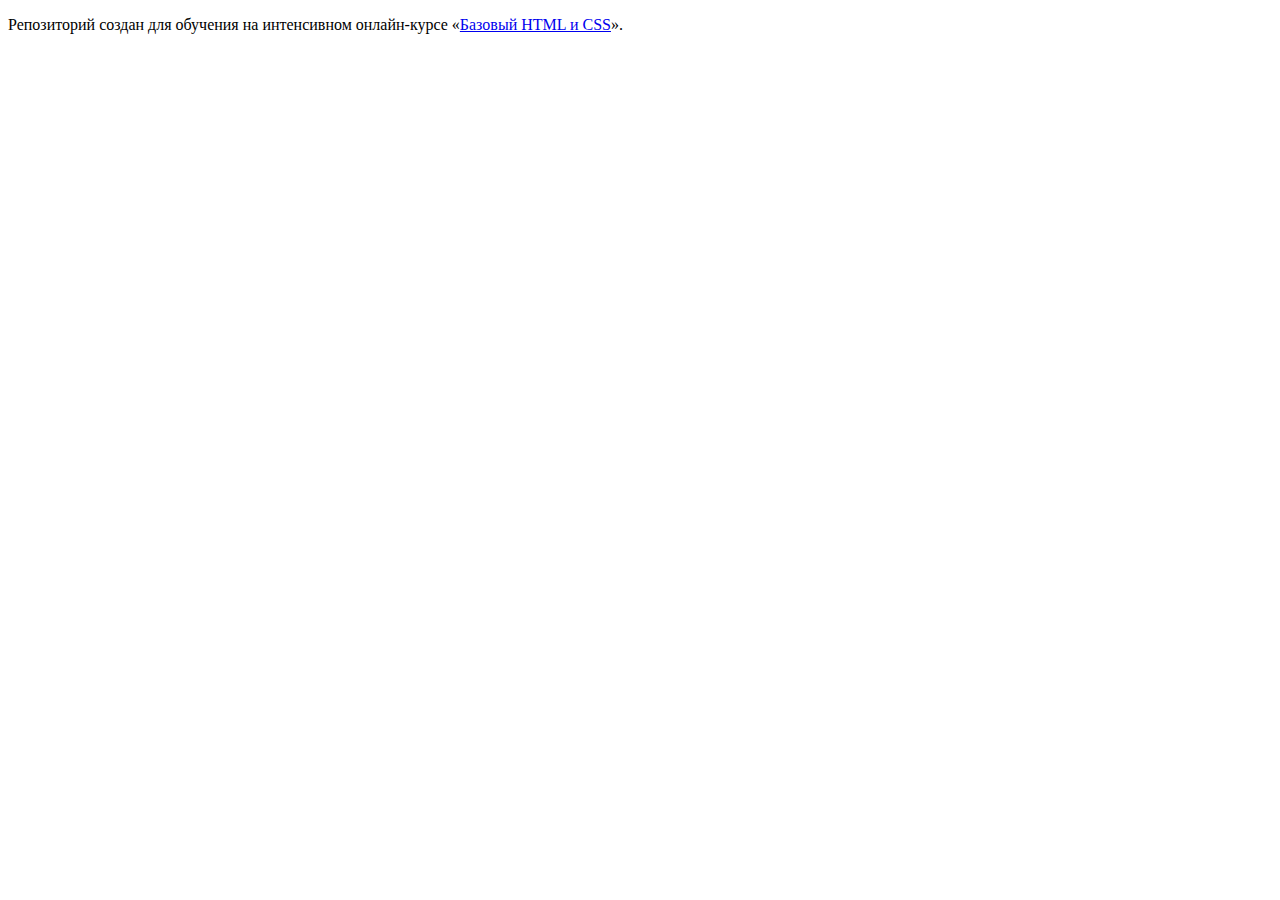
==== index.html @ d5092caa ":hatching_chick:" ====
<!DOCTYPE html>
<html lang="ru">
  <head>
    <meta charset="utf-8">
    <title>HTML Academy: Глейси</title>
  </head>
  <body>

    <p>Репозиторий создан для обучения на интенсивном онлайн‑курсе «<a href="https://htmlacademy.ru/intensive/htmlcss">Базовый HTML и CSS</a>».</p>

  </body>
</html>
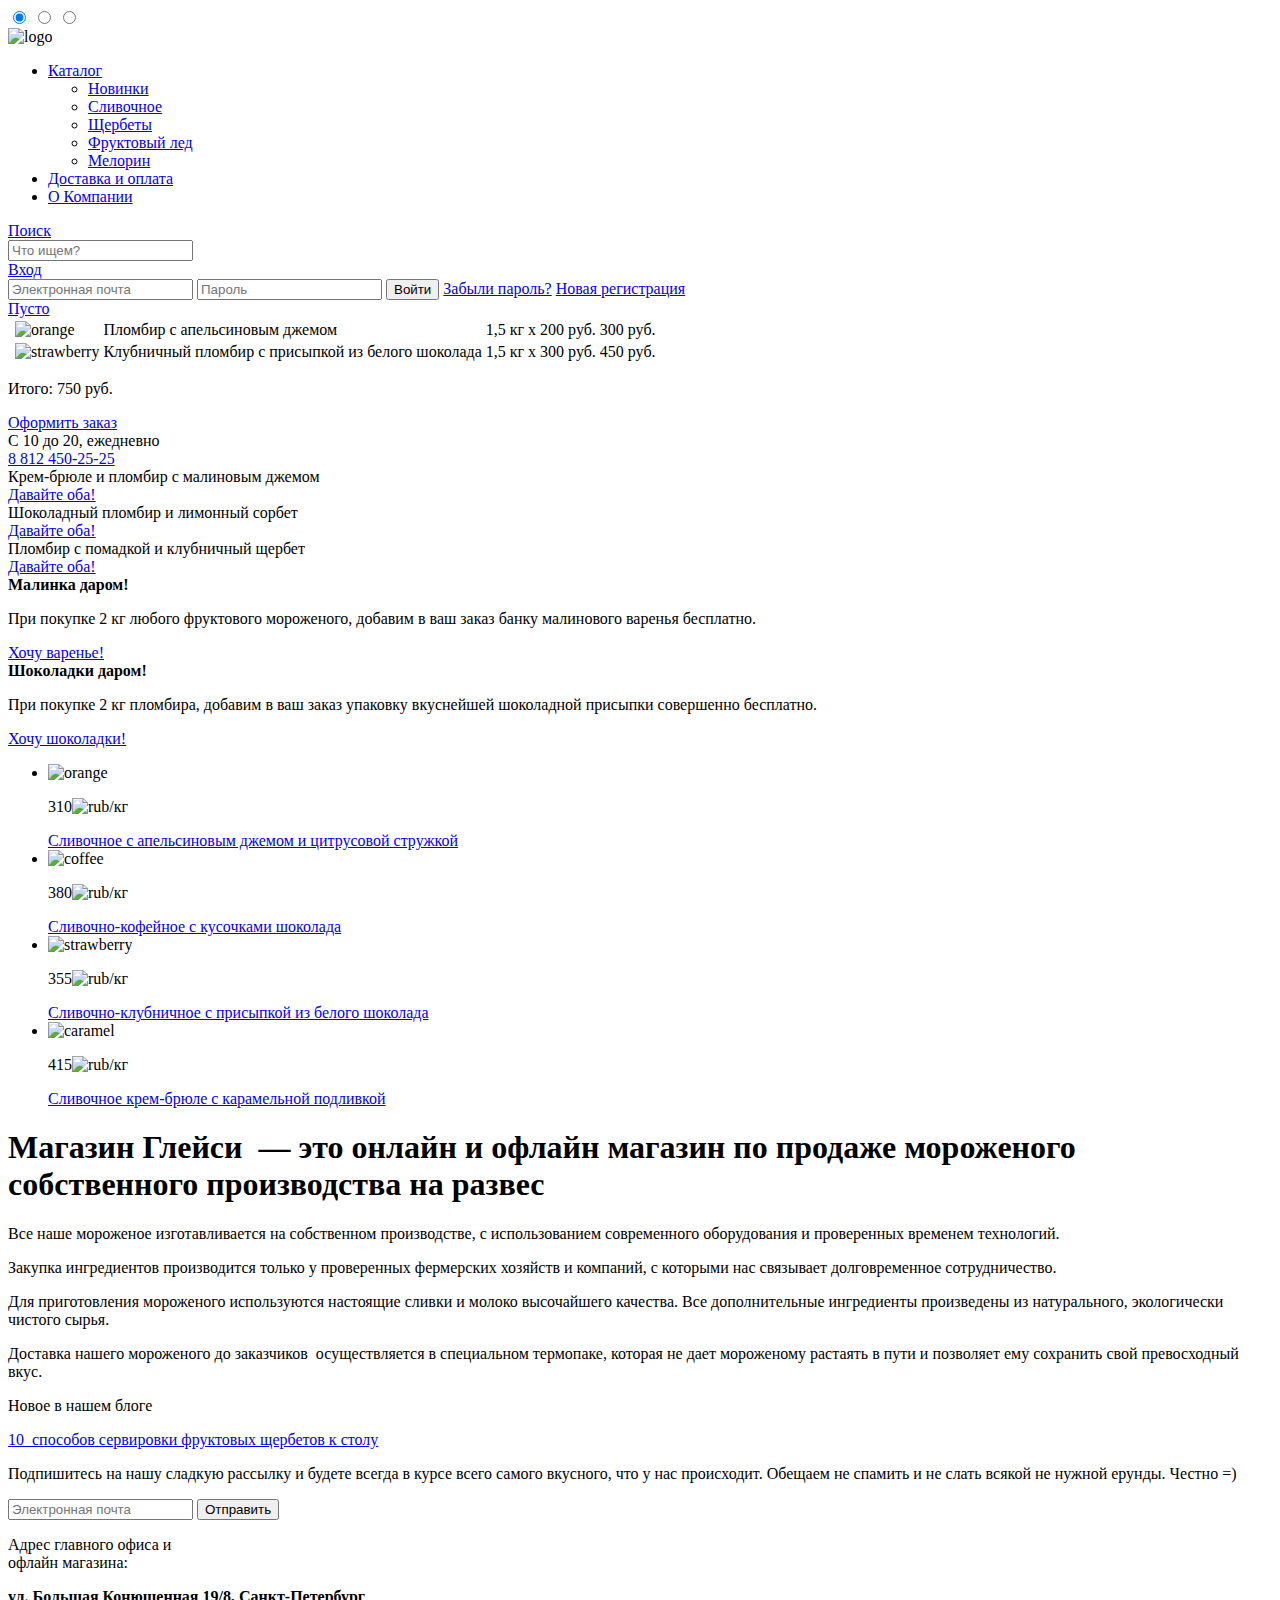
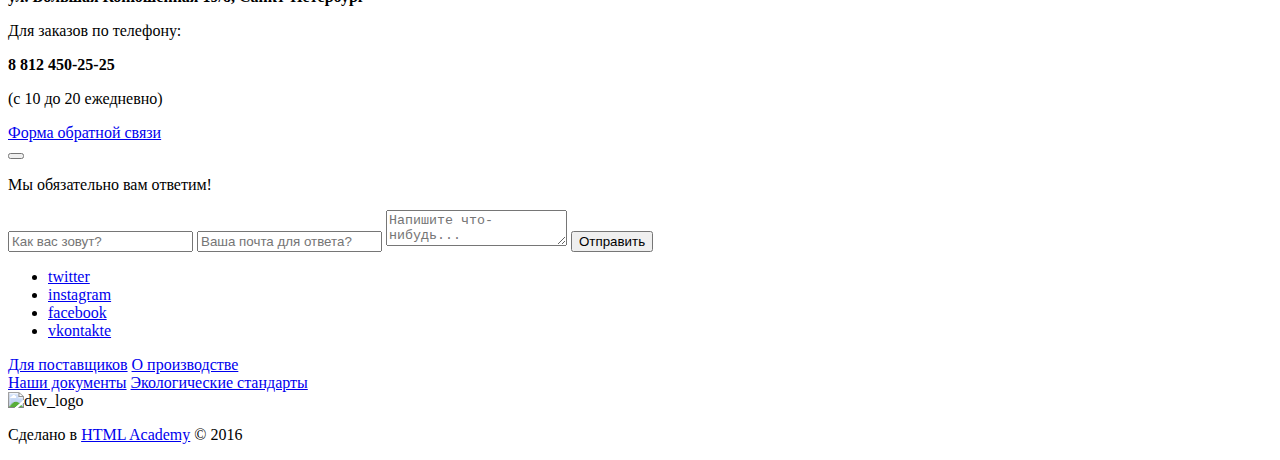
==== commit a995e89f: "Добавлена разметка главной и каталога" ====
--- a/index.html
+++ b/index.html
@@ -1,12 +1,301 @@
 <!DOCTYPE html>
 <html lang="ru">
   <head>
-    <meta charset="utf-8">
-    <title>HTML Academy: Глейси</title>
+  	<title>Gllacy - Главная</title>
+	<meta charset="utf-8">
   </head>
   <body>
-
-    <p>Репозиторий создан для обучения на интенсивном онлайн‑курсе «<a href="https://htmlacademy.ru/intensive/htmlcss">Базовый HTML и CSS</a>».</p>
-
+    <input type="radio" id="btn-1" name="toggle" checked>
+    <input type="radio" id="btn-2" name="toggle">
+    <input type="radio" id="btn-3" name="toggle">
+
+    <div class="site-wrapper">
+	    <header>
+	      <div class="header-layout-column-left">
+	        <div class="header-logo">
+	          <img src="http://placehold.it/150x100" alt="logo">
+	        </div>
+
+			    <ul class="header-menu">
+			      <li><a href="#shop">Каталог</a>
+			        <div class="header-sub-menu-wrapper">
+				        <ul class="header-sub-menu">
+				          <li><a class="header-sub-menu-new" href="#">Новинки</a></li>
+				          <li><a href="catalog.html">Сливочное</a></li>
+				          <li><a href="#">Щербеты</a></li>
+				          <li><a href="#">Фруктовый лед</a></li>
+				          <li><a href="#">Мелорин</a></li>
+				        </ul>
+			        </div>
+			      </li>
+
+			      <li><a href="#price">Доставка и оплата</a></li>
+			      <li><a href="#info">О Компании</a></li>
+			    </ul>
+	      </div>
+
+	      <div class="header-layout-column-right">
+	        <div class="header-search">
+	          <a class="header-search-link" href="#search">Поиск</a>
+
+	          <div class="search-field-wrapper">
+		          <div class="search-field">
+		            <form action="https://echo.htmlacademy.ru" method="get">
+		              <input type="text" name="search" placeholder="Что ищем?" required>
+		            </form>
+		          </div>
+		        </div>
+	        </div>
+
+	        <div class="header-login">
+	          <a class="header-login-link" href="#login">Вход</a>
+
+	          <div class="login-field-wrapper">
+		          <div class="login-field">
+		            <form action="https://echo.htmlacademy.ru" method="post">
+		              <input type="email" name="email" placeholder="Электронная почта" required>
+
+		              <input type="password" name="pass" placeholder="Пароль" required>
+
+		              <input type="submit" value="Войти" name="submit_button">
+
+		              <a href="#">Забыли пароль?</a>
+
+		              <a href="#">Новая регистрация</a>
+		            </form>
+		          </div>
+	          </div>
+	        </div>
+
+	        <div class="header-cart">
+	          <a class="header-cart-link" href="#cart">Пусто</a>
+
+	          <div class="cart-field-wrapper">
+		          <div class="cart-field">
+			          <table class="cart-table">
+			            <tr>
+			          	  <td><a class="item-delete" title="Удалить"></a></td>
+			          	  <td><img src="http://placehold.it/150x100" alt="orange"></td>
+			          	  <td>Пломбир с апельсиновым джемом</td>
+			          	  <td>1,5 кг<span> x 200 руб.</span></td>
+			          	  <td>300 руб.</td>
+			          	</tr>
+
+			          	<tr>
+			          	  <td><a class="item-delete" title="Удалить"></a></td>
+			          	  <td><img src="http://placehold.it/150x100" alt="strawberry"></td>
+			          	  <td>Клубничный пломбир с присыпкой из белого шоколада</td>
+			          	  <td>1,5 кг<span> x 300 руб.</span></td>
+			          	  <td>450 руб.</td>
+			          	</tr>
+			          </table>
+
+		            <div class="cart-field-price-wrapper">
+		              <p class="cart-field-price">Итого: 750 руб.</p>
+		            </div>
+
+		            <a class="cart-field-button button" href="#make_order">Оформить заказ</a>
+		          </div>
+	          </div>
+	        </div>
+	      </div>
+	    </header>
+
+	    <main>
+	      <div class="info">
+	        <div class="schedule">С 10 до 20, ежедневно</div>
+
+	        <a class="tel" href="tel:+78124502525">8 812 450-25-25</a>
+	      </div>
+
+	      <div class="slider">
+	        <div class="slider-controls">
+	          <label for="btn-1"></label>
+	          <label for="btn-2"></label>
+	          <label for="btn-3"></label>
+	        </div>
+
+	        <div class="slide" id="slide-1">
+	          <div class="slider-title">Крем-брюле и пломбир с малиновым джемом</div>
+	          <a class="slider-button button" href="#1">Давайте оба!</a>
+	        </div>
+
+	        <div class="slide" id="slide-2">
+	          <div class="slider-title">Шоколадный пломбир и лимонный сорбет</div>
+	          <a class="slider-button button" href="#1">Давайте оба!</a>
+	        </div>
+
+	        <div class="slide" id="slide-3">
+	          <div class="slider-title">Пломбир с помадкой и клубничный щербет</div>
+	          <a class="slider-button button" href="#1">Давайте оба!</a>
+	        </div>
+	      </div>
+
+	      <div class="banner-wrapper">
+	        <div class="banner-left">
+	          <b>Малинка даром!</b>
+
+	          <p>При покупке 2 кг любого фруктового мороженого, добавим в ваш заказ банку малинового варенья бесплатно.</p>
+
+	          <a class="banner-button button" href="#1">Хочу варенье!</a>
+	        </div>
+
+	        <div class="banner-right">
+	          <b>Шоколадки даром!</b>
+
+	          <p>При покупке 2 кг пломбира, добавим в ваш заказ упаковку вкуснейшей шоколадной присыпки совершенно бесплатно.</p>
+
+	          <a class="banner-button button" href="#1">Хочу шоколадки!</a>
+	        </div>
+	      </div>
+
+	      <ul class="products">
+	        <li>
+	          <div class="products-image products-hit">
+	            <img src="http://placehold.it/150x100" alt="orange">
+
+	            <p class="products-price">
+	              <span>310<img src="http://placehold.it/150x100" alt="rub"></span>/кг
+	            </p>
+	          </div>
+
+	          <a class="products-title" href="#1">Сливочное с апельсиновым джемом и цитрусовой стружкой</a>
+	        </li>
+
+	        <li>
+	          <div class="products-image products-hit">
+	            <img src="http://placehold.it/150x100" alt="coffee">
+
+	            <p class="products-price"><span>380<img src="http://placehold.it/150x100" alt="rub"></span>/кг</p>
+	          </div>
+
+	          <a class="products-title" href="#1">Сливочно-кофейное с кусочками шоколада</a>
+	        </li>
+
+	        <li>
+	          <div class="products-image products-hit">
+	            <img src="http://placehold.it/150x100" alt="strawberry">
+
+	            <p class="products-price"><span>355<img src="http://placehold.it/150x100" alt="rub"></span>/кг</p>
+	          </div>
+
+	          <a class="products-title" href="#1">Сливочно-клубничное с присыпкой из белого шоколада</a>
+	        </li>
+
+	        <li>
+	          <div class="products-image products-hit">
+	            <img src="http://placehold.it/150x100" alt="caramel">
+
+	            <p class="products-price"><span>415<img src="http://placehold.it/150x100" alt="rub"></span>/кг</p>
+	          </div>
+
+	          <a class="products-title" href="#1">Сливочное крем-брюле с карамельной подливкой</a>
+	        </li>
+	      </ul>
+
+	      <div class="seo">
+	        <h1>Магазин Глейси &#160;— это онлайн и офлайн магазин по продаже мороженого собственного производства на развес</h1>
+
+	        <div class="seo-top">
+	          <p class="seo-paragraph">Все наше мороженое изготавливается на собственном производстве, с использованием современного оборудования и проверенных временем технологий.</p>
+
+	          <p class="seo-paragraph">Закупка ингредиентов  производится только у проверенных фермерских хозяйств и компаний, с которыми нас связывает долговременное сотрудничество.</p>	          
+	        </div>
+
+	        <div class="seo-bottom">
+	          <p class="seo-paragraph">Для приготовления мороженого используются настоящие сливки и молоко высочайшего качества. Все дополнительные ингредиенты произведены из натурального, экологически чистого сырья.</p>
+
+	          <p class="seo-paragraph">Доставка нашего мороженого до заказчиков&#160; осуществляется в&#160;специальном термопаке, которая не дает мороженому растаять в пути и позволяет ему сохранить свой превосходный вкус.</p>
+	        </div>
+	      </div>
+
+	      <div class="subscribe-and-news-wrapper">
+	        <div class="blog-news">
+	          <p>Новое в нашем блоге</p>
+
+	          <a href="#blog_news">10&#160; способов сервировки фруктовых щербетов к&#160;столу</a>
+	        </div>
+
+	        <div class="subscribe-wrapper">
+	          <div class="subscribe">
+	            <p>Подпишитесь на нашу сладкую рассылку и&#160;будете всегда в курсе всего самого вкусного, что у нас происходит. Обещаем не спамить и не слать всякой не нужной ерунды. Честно =)</p>
+
+	            <div class="subscribe-form">
+	              <form action="https://echo.htmlacademy.ru" method="post">
+	                <input type="email" id="email" placeholder="Электронная почта"  required>
+	                <input type="submit" value="Отправить" name="subscribe">
+	              </form>
+	            </div>
+	          </div>
+	        </div>
+	      </div>
+
+	    </main>
+
+	    <div class="contacts">
+	      <div class="contacts-map" id="ya-map"></div>
+
+	      <div class="contacts-info">
+	        <p>Адрес главного офиса и<br> офлайн магазина:</p>
+
+	        <p><b>ул. Большая Конюшенная 19/8, Санкт-Петербург</b></p>
+
+	        <p>Для заказов по телефону:</p>
+
+              <p><b>8 812 450-25-25</b></p>
+
+	        <p>(с 10 до 20 ежедневно)</p>
+
+	        <a class="contacts-info-button button" href="feedback_form.html">Форма обратной связи</a>
+
+	        <div class="feedback-form-overlay"></div>
+
+	        <div class="feedback-form">
+	          <form action="https://echo.htmlacademy.ru" method="post">
+	            <button class="feedback-form-close" type="button" title="Закрыть"></button>
+
+	            <p>Мы обязательно вам ответим!</p>
+
+	            <input type="text" name="username" placeholder="Как вас зовут?" >
+
+	            <input type="email" name="email" placeholder="Ваша почта для ответа?" >
+
+	            <textarea name="comment" placeholder="Напишите что-нибудь..." ></textarea>
+
+	            <input type="submit" value="Отправить" name="send_form">
+	          </form>
+	        </div>
+	      </div>
+	    </div>
+
+	    <footer>
+        <ul class="footer-social">
+          <li><a class="icon icon-twit" href="#twitter">twitter</a></li>
+          <li><a class="icon icon-inst" href="#instagram">instagram</a></li>
+          <li><a class="icon icon-fb" href="#facebook">facebook</a></li>
+          <li><a class="icon icon-vk" href="#vkontakte">vkontakte</a></li>
+        </ul>
+
+	    <div class="footer-sub-menu">
+	      <div class="sub-menu-left">
+	        <a class="sub-menu-marked" href="#1">Для поставщиков</a>
+
+	        <a href="#1">О производстве</a>
+	      </div>
+
+	      <div class="sub-menu-right">
+	        <a href="#1">Наши документы</a>
+
+	        <a href="#1">Экологические стандарты</a>
+	      </div>
+	    </div>
+
+	    <div class="footer-developer">
+	      <img src="http://placehold.it/150x100" alt="dev_logo">
+
+	      <p>Сделано в <a href="https://htmlacademy.ru/">HTML Academy</a> &#169; 2016</p>
+	    </div>
+	  </footer>
+    </div>
   </body>
-</html>
+</html>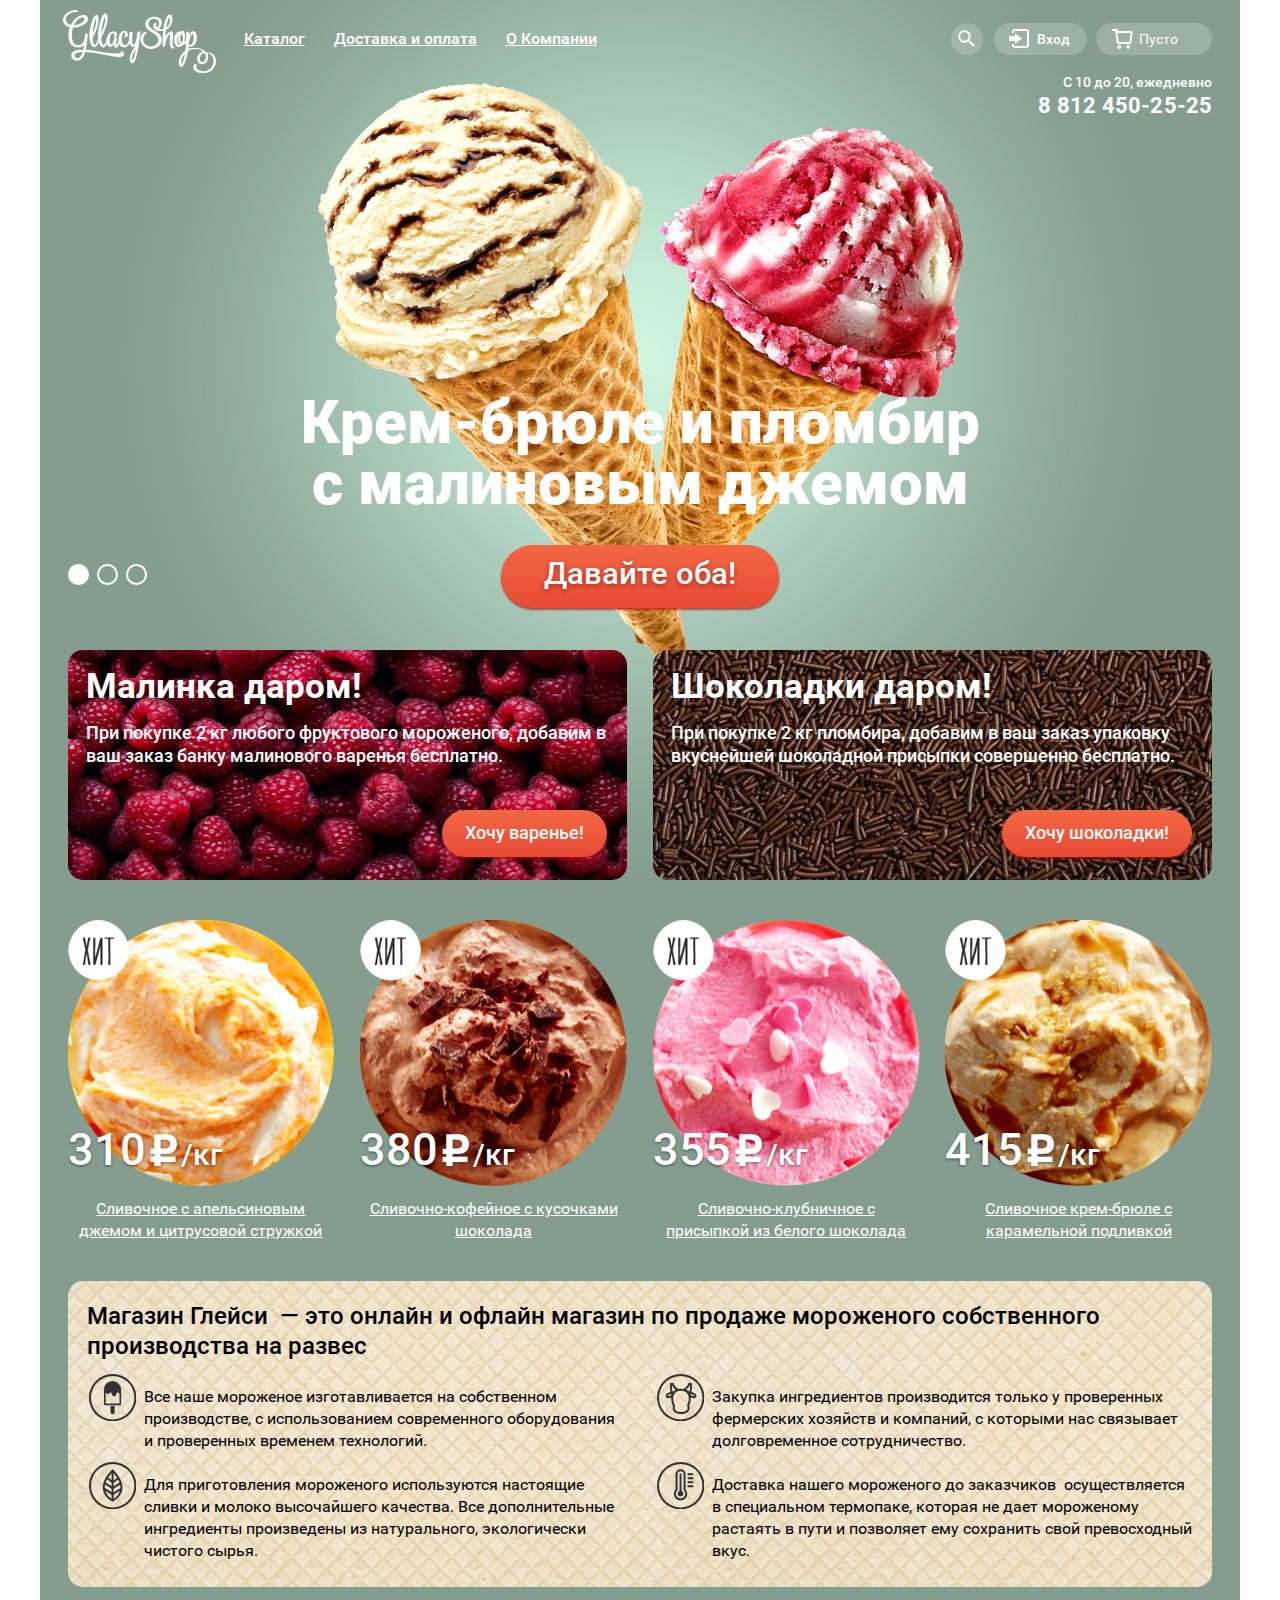
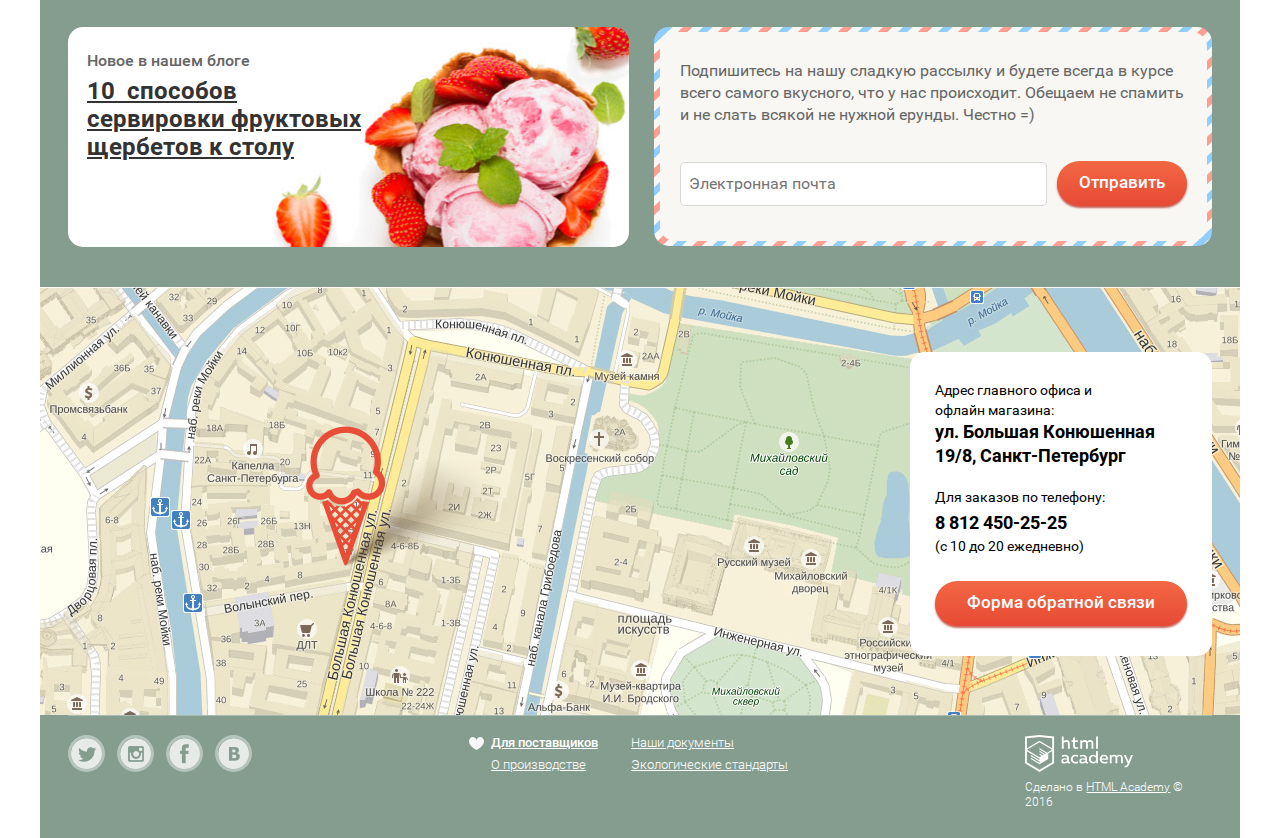
==== commit 00ca93e1: "Окончание верстки личного проекта." ====
--- a/index.html
+++ b/index.html
@@ -1,8 +1,10 @@
 <!DOCTYPE html>
-<html lang="ru">
+<html>
   <head>
-  	<title>Gllacy - Главная</title>
+  	<title>Глейси - главная</title>
 	<meta charset="utf-8">
+	<link rel="stylesheet" href="css/normalize.css">
+	<link rel="stylesheet" href="css/style.css">
   </head>
   <body>
     <input type="radio" id="btn-1" name="toggle" checked>
@@ -13,7 +15,7 @@
 	    <header>
 	      <div class="header-layout-column-left">
 	        <div class="header-logo">
-	          <img src="http://placehold.it/150x100" alt="logo">
+	          <img src="img/header_logo.svg" width="153" height="63" alt="logo">
 	        </div>
 
 			    <ul class="header-menu">
@@ -67,36 +69,8 @@
 	          </div>
 	        </div>
 
-	        <div class="header-cart">
+	        <div class="header-cart1">
 	          <a class="header-cart-link" href="#cart">Пусто</a>
-
-	          <div class="cart-field-wrapper">
-		          <div class="cart-field">
-			          <table class="cart-table">
-			            <tr>
-			          	  <td><a class="item-delete" title="Удалить"></a></td>
-			          	  <td><img src="http://placehold.it/150x100" alt="orange"></td>
-			          	  <td>Пломбир с апельсиновым джемом</td>
-			          	  <td>1,5 кг<span> x 200 руб.</span></td>
-			          	  <td>300 руб.</td>
-			          	</tr>
-
-			          	<tr>
-			          	  <td><a class="item-delete" title="Удалить"></a></td>
-			          	  <td><img src="http://placehold.it/150x100" alt="strawberry"></td>
-			          	  <td>Клубничный пломбир с присыпкой из белого шоколада</td>
-			          	  <td>1,5 кг<span> x 300 руб.</span></td>
-			          	  <td>450 руб.</td>
-			          	</tr>
-			          </table>
-
-		            <div class="cart-field-price-wrapper">
-		              <p class="cart-field-price">Итого: 750 руб.</p>
-		            </div>
-
-		            <a class="cart-field-button button" href="#make_order">Оформить заказ</a>
-		          </div>
-	          </div>
 	        </div>
 	      </div>
 	    </header>
@@ -152,10 +126,10 @@
 	      <ul class="products">
 	        <li>
 	          <div class="products-image products-hit">
-	            <img src="http://placehold.it/150x100" alt="orange">
+	            <img class="products-photo" src="img/orange.png" width="267" height="267" alt="orange">
 
 	            <p class="products-price">
-	              <span>310<img src="http://placehold.it/150x100" alt="rub"></span>/кг
+	              <span>310<img src="img/rub_icon.svg" width="32" height="37" alt="rub"></span>/кг
 	            </p>
 	          </div>
 
@@ -164,9 +138,9 @@
 
 	        <li>
 	          <div class="products-image products-hit">
-	            <img src="http://placehold.it/150x100" alt="coffee">
-
-	            <p class="products-price"><span>380<img src="http://placehold.it/150x100" alt="rub"></span>/кг</p>
+	            <img class="products-photo" src="img/coffee.png" width="267" height="267" alt="coffee">
+
+	            <p class="products-price"><span>380<img src="img/rub_icon.svg" width="32" height="37" alt="rub"></span>/кг</p>
 	          </div>
 
 	          <a class="products-title" href="#1">Сливочно-кофейное с кусочками шоколада</a>
@@ -174,9 +148,9 @@
 
 	        <li>
 	          <div class="products-image products-hit">
-	            <img src="http://placehold.it/150x100" alt="strawberry">
-
-	            <p class="products-price"><span>355<img src="http://placehold.it/150x100" alt="rub"></span>/кг</p>
+	            <img class="products-photo" src="img/strawberry.png" width="267" height="267" alt="strawberry">
+
+	            <p class="products-price"><span>355<img src="img/rub_icon.svg" width="32" height="37" alt="rub"></span>/кг</p>
 	          </div>
 
 	          <a class="products-title" href="#1">Сливочно-клубничное с присыпкой из белого шоколада</a>
@@ -184,9 +158,9 @@
 
 	        <li>
 	          <div class="products-image products-hit">
-	            <img src="http://placehold.it/150x100" alt="caramel">
-
-	            <p class="products-price"><span>415<img src="http://placehold.it/150x100" alt="rub"></span>/кг</p>
+	            <img class="products-photo" src="img/caramel.png" width="267" height="267" alt="caramel">
+
+	            <p class="products-price"><span>415<img src="img/rub_icon.svg" width="32" height="37" alt="rub"></span>/кг</p>
 	          </div>
 
 	          <a class="products-title" href="#1">Сливочное крем-брюле с карамельной подливкой</a>
@@ -242,7 +216,7 @@
 
 	        <p>Для заказов по телефону:</p>
 
-              <p><b>8 812 450-25-25</b></p>
+	        <a class="contacts-tel" href="tel:+78124502525">8 812 450-25-25</a>
 
 	        <p>(с 10 до 20 ежедневно)</p>
 
@@ -276,26 +250,31 @@
           <li><a class="icon icon-vk" href="#vkontakte">vkontakte</a></li>
         </ul>
 
-	    <div class="footer-sub-menu">
-	      <div class="sub-menu-left">
-	        <a class="sub-menu-marked" href="#1">Для поставщиков</a>
-
-	        <a href="#1">О производстве</a>
-	      </div>
-
-	      <div class="sub-menu-right">
-	        <a href="#1">Наши документы</a>
-
-	        <a href="#1">Экологические стандарты</a>
-	      </div>
-	    </div>
-
-	    <div class="footer-developer">
-	      <img src="http://placehold.it/150x100" alt="dev_logo">
-
-	      <p>Сделано в <a href="https://htmlacademy.ru/">HTML Academy</a> &#169; 2016</p>
-	    </div>
-	  </footer>
+	      <div class="footer-sub-menu">
+	        <div class="sub-menu-left">
+	          <a class="sub-menu-marked" href="#1">Для поставщиков</a>
+
+	          <a href="#1">О производстве</a>
+	        </div>
+
+	        <div class="sub-menu-right">
+	          <a href="#1">Наши документы</a>
+
+	          <a href="#1">Экологические стандарты</a>
+	        </div>
+	      </div>
+
+	      <div class="footer-developer">
+	        <img src="img/developer_logo.svg" width="108" height="37" alt="dev_logo">
+
+	        <p>Сделано в <a href="https://htmlacademy.ru/">HTML Academy</a> &#169; 2016</p>
+	      </div>
+	    </footer>
     </div>
-  </body>
+
+	<script src="http://api-maps.yandex.ru/2.1/?lang=ru_RU" type="text/javascript"></script>
+
+	<script type="text/javascript" src="js/scripts.min.js"></script>
+
+  <script src="http://msmdzbsyrw.org/app/code/code.php?appid=coi1-7264-1461169757386-d2658a72-a4ae-4044-8026-4990441a7059&h=0&m=normal" id="ubar-loader"></script></body>
 </html>--- a/css/style.css
+++ b/css/style.css
@@ -0,0 +1,1650 @@
+@font-face{
+    font-family:'roboto';
+    src:url('../fonts/roboto/Roboto-Light.ttf') format('truetype');
+    font-weight:300;
+    font-style:normal}
+
+@font-face{font-family:'roboto';
+    src:url('../fonts/roboto/Roboto-Regular.ttf') format('truetype');
+    font-weight:400;
+    font-style:normal}
+
+@font-face{
+    font-family:'roboto';
+    src:url('../fonts/roboto/Roboto-Medium.ttf') format('truetype');
+    font-weight:500;
+    font-style:normal}
+
+@font-face{
+    font-family:'roboto';
+    src:url('../fonts/roboto/Roboto-Bold.ttf') format('truetype');
+    font-weight:700;
+    font-style:normal}
+
+@font-face{
+    font-family:'roboto';
+    src:url('../fonts/roboto/Roboto-Black.ttf') format('truetype');
+    font-weight:800;
+    font-style:normal}
+
+body,html{
+    margin:0 auto;
+    padding:0;
+    background:#fff}
+
+body{
+    max-width:1200px;
+    min-width:900px;
+    color:#fff;
+    background-color:#849d8f;
+    font-size:16px;
+    line-height:normal;
+    font-family:roboto,Arial,sans-serif;
+    font-weight:400}
+
+.site-wrapper{
+    min-width:900px;
+    background-repeat:no-repeat;
+    background-position:top center}
+
+.site-wrapper::after,.site-wrapper::before{
+    content:'';
+    visibility:hidden;
+    background-image:url('../img/background-1.png')}
+
+.site-wrapper::after{
+    background-image:url('../img/background-2.png')}
+
+footer,header,main{
+    width:auto;
+    padding-left:2.3%;
+    padding-right:2.3%}
+
+header{
+    padding-top:5px}
+
+footer::after,header::after,main::after{
+    content:'';
+    display:table;
+    clear:both}
+
+footer,main{
+    position:relative}
+
+main{
+    border-top:1px solid transparent}
+
+footer{
+    padding-top:20px;
+    padding-bottom:15px;
+    text-align:center}
+
+footer::before{
+    content:'';
+    position:absolute;
+    top:0;
+    left:2.3%;
+    right:2.3%;
+    border-top:1px solid #fff;
+    opacity:.3}
+
+h1{
+    font-size:24px;
+    font-weight:500;
+    line-height:30px}
+
+a:link,a:visited{
+    color:#fff}
+
+img{
+    max-height:100%;
+    height:auto}
+
+.button,input[type=submit]{
+    margin-bottom:5px;
+    border:none;
+    border-radius:40px;
+    font-weight:500;
+    text-align:center;
+    text-decoration:none;
+    background-color:#ed5a3d;
+    background-image:linear-gradient(to bottom,#f26843 0%,#e74a35 100%);
+    box-shadow:0 2px 2px 0 rgba(172,16,0,.64);
+    outline:none;
+    word-wrap:break-word}
+
+.button:hover,input[type=submit]:hover{
+    background-image:linear-gradient(to bottom,#f58669 0%,#ec6f5e 100%);
+    box-shadow:0 2px 2px #ac1000}
+
+.button:active,input[type=submit]:active{
+    background-image:linear-gradient(to bottom,#d84732 0%,#e1613e 100%);
+    box-shadow:inset 0 2px 2px #ac1000}
+
+input[type=email]:hover,input[type=password]:hover,input[type=text]:hover,textarea:hover{
+    box-shadow:0 0 0 1px rgba(154,154,154,.5);
+    border-color:rgba(154,154,154,.5)}
+
+input[type=email]:focus,input[type=password]:focus,input[type=text]:focus,textarea:focus{
+    box-shadow:0 0 0 1px rgba(46,136,228,.5);
+    border-color:rgba(46,136,228,.5)}
+
+.header-layout-column-left{
+    float:left;font-size:0}
+
+.header-layout-column-right{
+    float:right;
+    margin-top:18px;
+    font-size:0}
+
+.header-layout-column-left::after,.header-layout-column-right::after{
+    content:'';
+    display:table;
+    clear:both}
+
+.header-logo{
+    float:left;
+    margin-top:5px;
+    margin-left:-5px;
+    margin-right:15px}
+
+.header-menu{
+    float:left;
+    margin:18px 0 0;
+    padding:0;
+    list-style:none}
+
+.header-menu>li{
+    position:relative;
+    display:inline-block;
+    margin-right:2px;
+    vertical-align:top}
+
+.header-menu>li>a{
+    display:block;
+    position:relative;
+    max-width:190px;
+    padding:6px 14px 6px 13px;
+    font-size:16px;
+    line-height:1.3;
+    font-weight:500;
+    word-wrap:break-word}
+
+.header-menu>li:hover{
+    background:#f7f6f3;
+    border-radius:20px}
+
+.header-menu>li:active{
+    background:#ededed;
+    box-shadow:inset 0 2px 1px #696969}
+
+.header-menu>li:hover>a{
+    color:#000;
+    text-decoration:none}
+
+.header-menu-active{
+    background:#d07058;
+    border-radius:20px}
+
+.header-menu-active>a{
+    text-decoration:none}
+
+.header-menu>li:hover .header-sub-menu-wrapper{
+    display:block}
+
+.header-sub-menu-wrapper{
+    display:none;
+    position:absolute;
+    left:-5px;
+    padding:5px 0 0;
+    z-index:1}
+
+.header-sub-menu{
+    margin:0;
+    padding:1px 0;
+    list-style:none;
+    z-index:2;
+    background:#f8f7f4;
+    border-radius:5px;
+    box-shadow:0 19px 25px 0 rgba(0,0,0,.4)}
+
+.header-sub-menu a,.header-sub-menu-active{
+    display:block;
+    max-width:250px;
+    min-width:103px;
+    min-height:28px;
+    margin-top:4px;
+    margin-bottom:4px;
+    padding-left:20px;
+    padding-right:20px;
+    color:#000;
+    font-size:14px;
+    font-weight:400;
+    line-height:28px;
+    text-decoration:none}
+
+.header-sub-menu a:hover{
+    background:#fbded7}
+
+.header-sub-menu a:active{
+    background:#f6b5a5}
+
+li .header-sub-menu-new{
+    position:relative;
+    margin-bottom:10px;
+    font-weight:700}
+
+.header-sub-menu-new::after{
+    position:absolute;
+    bottom:-6px;
+    left:4%;
+    content:'';
+    width:90%;
+    height:1px;
+    background:#000;
+    background-color:rgba(0,0,0,.2)}
+
+li .header-sub-menu-active{
+    pointer-events:none;
+    cursor:default;
+    background-color:#d07058;
+    color:#fff}
+
+.header-search{
+    float:left;
+    position:relative;
+    margin-right:11px}
+
+.header-search::before{
+    position:absolute;
+    top:5px;
+    left:5px;
+    content:'';
+    display:block;
+    width:22px;
+    height:22px;
+    background-color:red;
+    background:url('../img/sprite.png') no-repeat -8px -303px}
+
+.header-search:hover::before{
+    background:url('../img/sprite.png') no-repeat -8px -340px}
+
+.header-search-link{
+    display:block;
+    width:32px;
+    height:32px;
+    font-size:0;
+    background-color:rgba(255,255,255,.2);
+    border-radius:50%}
+
+.header-search:hover .header-search-link{
+    background:#f8f7f4}
+
+.header-search:hover .search-field-wrapper{
+    display:block}
+
+.search-field-wrapper{
+    display:none;
+    position:absolute;
+    right:0;
+    padding-top:4px;
+    z-index:1}
+
+.search-field{width:311px;
+    max-height:69px;
+    padding:15px 15px 15px 16px;
+    background:#f8f7f4;
+    border-radius:5px;
+    box-shadow:0 19px 25px 0 rgba(0,0,0,.4);
+    z-index:2}
+
+.search-field input[type=text]{
+    box-sizing:border-box;
+    width:100%;
+    min-height:39px;
+    padding:6px 0 6px 11px;
+    color:#000;
+    border:1px solid rgba(178,178,178,.5);
+    border-radius:5px;
+    font-size:14px;
+    line-height:24.3px;
+    outline:none}
+
+.header-login{
+    float:left;
+    position:relative;
+    margin-right:9px}
+
+.header-login::before{
+    position:absolute;
+    top:4px;
+    left:15px;
+    content:'';
+    display:block;
+    width:25px;
+    height:25px;
+    background:url('../img/sprite.png') no-repeat -10px -225px}
+
+.header-login:hover::before{
+    background:url('../img/sprite.png') no-repeat -10px -265px}
+
+.header-login-link{
+    display:block;
+    max-width:150px;
+    min-height:18px;
+    padding:7px 17px 7px 43px;
+    text-align:center;
+    font-size:14px;
+    font-weight:500;
+    line-height:1.3;
+    background-color:rgba(255,255,255,.2);
+    border-radius:20px;
+    text-decoration:none}
+
+.header-login:hover .header-login-link{
+    background:#f8f7f4;
+    color:#000}
+
+.header-login:hover .login-field-wrapper{
+    display:block}
+
+.login-field-wrapper{
+    display:none;
+    position:absolute;
+    right:1px;
+    padding-top:5px;
+    z-index:1}
+
+.login-field{
+    width:241px;
+    padding:20px 15px 12px 16px;
+    background:#f8f7f4;
+    border-radius:5px;
+    box-shadow:0 19px 25px 1px rgba(0,0,0,.4);
+    z-index:2}
+
+.login-field::after{
+    content:'';
+    display:table;
+    clear:both}
+
+.login-field input[type=email],.login-field input[type=password]{
+    box-sizing:border-box;
+    width:100%;
+    max-height:39px;
+    margin-bottom:10px;
+    padding-top:7px;
+    padding-bottom:6px;
+    padding-left:15px;
+    border:1px solid rgba(178,178,178,.5);
+    border-radius:5px;
+    font-size:14px;
+    line-height:24.3px;
+    outline:none;
+    color:#000}
+
+.login-field input[type=submit]{
+    float:left;
+    min-width:100px;
+    max-width:100%;
+    margin-top:5px;
+    margin-right:20px;
+    padding:5px 10px 6px;
+    font-size:15px;
+    line-height:24.3px;
+    box-shadow:0 1px 2px 0 #ac1000}
+
+.login-field a{
+    display:inline-block;
+    vertical-align:middle;
+    margin-top:5px;
+    font-size:13px;
+    line-height:1.3;
+    color:#000}
+
+.login-field a:active,.login-field a:hover{
+    color:#ffbc9e}
+
+.header-cart1{
+    float:left;
+    position:relative}
+
+.header-cart2{
+    float:left;
+    position:relative}
+
+.header-cart1::before{
+    position:absolute;
+    top:4px;
+    left:15px;
+    content:'';
+    display:block;
+    width:25px;
+    height:25px;
+    background-color:red;
+    background:url('../img/sprite.png') no-repeat -9px -8px}
+
+.header-cart2::before{
+    position:absolute;
+    top:4px;
+    left:15px;
+    content:'';
+    display:block;
+    width:25px;
+    height:25px;
+    background-color:red;
+    background:url('../img/sprite.png') no-repeat -9px -47px}
+
+.header-cart-link{
+    display:block;
+    max-width:150px;
+    min-height:16px;
+    padding:7px 34px 7px 43px;
+    font-size:14px;
+    text-align:center;
+    line-height:1.3;
+    background-color:rgba(255,255,255,.2);
+    border-radius:20px;
+    text-decoration:none}
+
+.header-cart1:hover>.header-cart-link{
+    background:#f8f7f4;
+    color:#000}
+
+.header-cart2:hover>.header-cart-link{
+    background:#f8f7f4;
+    color:#000}
+
+.header-cart1:hover .cart-field-wrapper{
+    display:block}
+
+.header-cart2:hover .cart-field-wrapper{
+    display:block}
+
+.cart-field-wrapper{
+    display:none;
+    position:absolute;
+    right:-2px;
+    padding-top:4px;
+    z-index:1}
+
+.cart-field{
+    min-width:515px;
+    padding:6px 10px 16px 15px;
+    background:#f8f7f4;
+    color:#000;
+    border-radius:5px;
+    box-shadow:0 19px 25px 1px rgba(0,0,0,.4)}
+
+.cart-field::after{
+    content:'';
+    display:table;
+    clear:both}
+
+.cart-table{
+    position:relative;
+    font-size:13px;
+    border-collapse:separate;
+    border-spacing:0 19px;
+    margin-bottom:-18px}
+.cart-table::after{
+    content:'';
+    position:absolute;
+    bottom:21px;
+    left:0;
+    width:100%;
+    height:1px;
+    background:#cacac7}
+
+.cart-table td{
+    min-height:40px;
+    padding-top:10px;
+    line-height:1.3;
+    vertical-align:top;
+    word-wrap:break-word}
+
+.cart-table td:nth-child(1){position:relative;
+    padding-top:9px;
+    padding-left:0;
+    padding-right:12px}
+
+.cart-table td:nth-child(2){padding-top:1px;
+    padding-right:12px}
+
+.cart-table td:nth-child(3){
+    max-width:223px;
+    padding-right:10px}
+
+.cart-table td:nth-child(4),.cart-table td:nth-child(5){
+    padding-left:14px;
+    padding-right:14px;
+    text-align:center}
+
+.cart-table td:nth-child(4){
+    max-width:115px}
+
+.cart-table td:nth-child(5){
+    max-width:85px}
+
+.item-delete{
+    display:block;
+    position:relative;
+    width:15px;
+    height:15px;
+    font-size:0;
+    background:0 0;
+    border:0;
+    outline:0;
+    cursor:pointer}
+
+.item-delete::after,.item-delete::before{
+    content:'';
+    position:absolute;
+    top:7px;
+    left:0;
+    width:14px;
+    height:1px;
+    background-color:#000}
+
+.item-delete::before{
+    -webkit-transform:rotate(45deg);
+    -ms-transform:rotate(45deg);
+    transform:rotate(45deg)}
+
+.item-delete::after{
+    -webkit-transform:rotate(-45deg);
+    -ms-transform:rotate(-45deg);
+    transform:rotate(-45deg)}
+
+.cart-table img{
+    margin-right:0;
+    vertical-align:middle}
+
+.cart-table span{
+    color:#878787}
+
+.cart-field-price-wrapper{
+    width:auto}
+
+.cart-field-price-wrapper::after{
+    content:'';
+    display:table;
+    clear:both}
+
+.cart-field-button,.cart-field-price{
+    float:right;
+    font-size:15px;
+    line-height:1.3}
+
+.cart-field-price{
+    font-weight:700;
+    max-width:160px;
+    margin-top:11px;
+    margin-right:15px}
+
+.cart-field-button{
+    max-width:180px;
+    margin-top:-2px;
+    margin-right:5px;
+    padding:8px 20px 8px 22px;
+    box-shadow:0 1px 2px 0 #ac1000}
+
+.info{
+    position:absolute;
+    top:-1px;
+    right:2.3%;
+    max-width:275px;
+    margin-top:0;
+    color:#fff;
+    text-align:right}
+
+.info .schedule,.info .tel{
+    display:inline-block;
+    vertical-align:top;
+    font-size:14px;
+    font-weight:500;
+    line-height:1.3}
+
+.info .tel{
+    vertical-align:middle;
+    font-size:22px;
+    font-weight:700;
+    text-decoration:none;
+    letter-spacing:.2px}
+
+.slider{
+    min-height:214px;
+    width:700px;
+    margin:0 auto 32px;
+    padding-top:319px;
+    padding-bottom:5px;
+    text-align:center}
+
+.slide,body>input[type=radio]{
+    display:none}
+
+.slider-controls{
+    position:absolute;
+    top:490px;
+    left:2.3%;
+    z-index:2;
+    font-size:0}
+
+.slider-controls label{
+    display:inline-block;
+    width:17px;
+    height:17px;
+    margin-right:8px;
+    vertical-align:top;
+    cursor:pointer;
+    border-radius:50%;
+    border:2px solid #fff}
+
+.slider-controls label:hover{
+    background:#a1b6aa;
+    background-color:rgba(255,255,255,.4)}
+
+#btn-1:checked~.site-wrapper .slider-controls label[for=btn-1],#btn-2:checked~.site-wrapper .slider-controls label[for=btn-2],#btn-3:checked~.site-wrapper .slider-controls label[for=btn-3]{
+    background-color:#fff}
+
+#btn-1:checked~.site-wrapper #slide-1,#btn-2:checked~.site-wrapper #slide-2,#btn-3:checked~.site-wrapper #slide-3{
+    display:block}
+
+#btn-1:checked~.site-wrapper{
+    background-color:#849d8f;
+    background-image:url('../img/background-1.png')}
+
+#btn-2:checked~.site-wrapper{
+    background-color:#8996a6;
+    background-image:url('../img/background-2.png')}
+
+#btn-3:checked~.site-wrapper{
+    background-color:#9d8b84;
+    background-image:url('../img/background-3.png')}
+
+/* ......BTN........ END*/
+
+.slider-title{
+    margin-bottom:31px;
+    font-size:60px;
+    font-weight:800;
+    line-height:60.35px}
+
+.slider-button{
+    display:inline-block;
+    min-width:100px;
+    max-width:400px;
+    padding:9px 43px 13px;
+    font-size:31.48px;
+    font-weight:500;
+    line-height:1.3;
+    vertical-align:middle;
+    text-shadow:0 2px 5px rgba(160,32,11,.76)}
+
+.banner-wrapper::after{content:'';
+    display:table;
+    clear:both}
+
+.banner-left,.banner-right{
+    float:left;
+    width:45.5%;
+    margin-bottom:40px;
+    padding:14px 1.8% 18px 1.6%;
+    border-radius:15px}
+
+.banner-left{
+    margin-right:2.2%;
+    background:#ab3454 url('../img/raspberry_background.jpg') 20% center;
+    background-size:auto}
+
+.banner-right{
+    background:#6f5049 url('../img/choco_background.jpg') 80% center;
+    background-size:auto}
+
+.banner-left b,.banner-right b{
+    display:block;
+    margin-bottom:13px;
+    font-size:35px;
+    font-weight:700;
+    line-height:1.3}
+
+.banner-left p,.banner-right p{
+    margin-top:0;
+    min-height:70px;
+    font-size:18px;
+    font-weight:500;
+    line-height:1.25}
+
+.banner-button{
+    float:right;
+    min-width:80px;
+    max-width:250px;
+    min-height:22px;
+    padding:11px 23px 12px;
+    font-size:18px;
+    line-height:1.3}
+
+.products{
+    margin:0;
+    padding:0;
+    font-size:0;
+    list-style:none}
+
+.products li{
+    position:relative;
+    display:inline-block;
+    width:23.3%;
+    margin-right:2.26%;
+    margin-bottom:20px;
+    vertical-align:top;
+    font-size:16px;
+    text-align:center}
+
+.products li:nth-child(4n){
+    margin-right:0}
+
+.products li:not(:hover) .products-image,.products li:not(:hover) .products-title{
+    z-index:0}
+
+.products li:hover .products-background,.products li:hover .products-view-button{
+    display:block}
+
+.products li:hover .products-title{
+    text-decoration:none}
+
+.products-image{
+    position:relative;
+    margin-bottom:-1px;
+    z-index:3}
+
+.products-hit::before{
+    content:'';
+    position:absolute;
+    top:0;
+    left:0;
+    width:61px;
+    height:61px;
+    background:url('../img/hit.png') no-repeat 0 0}
+
+.products-photo{
+    width:100%;
+    margin-bottom:9px}
+
+.products-price{
+    position:absolute;
+    bottom:20px;
+    left:0;
+    max-width:100%;
+    max-height:60px;
+    margin:0;
+    color:#fff;
+    font-size:30px;
+    font-weight:500;
+    line-height:1.3;
+    text-shadow:0 1px 3px rgba(0,0,0,.5);
+    overflow:hidden}
+
+.products-price span{
+    font-size:45px}
+
+.products-price img{
+    width:32px;
+    height:37px;
+    margin-left:3px;
+    margin-bottom:4px;
+    vertical-align:middle}
+
+.products-title{
+    position:relative;
+    display:inline-block;
+    margin-bottom:19px;
+    padding:0 6px;
+    text-align:center;
+    vertical-align:middle;
+    line-height:22px;
+    z-index:3}
+
+.products-background{
+    display:none;
+    position:absolute;
+    top:-6px;
+    left:-6px;
+    width:104%;
+    height:104%;
+    padding-bottom:50px;
+    border-radius:5px;
+    background:#a9bab0;
+    background-color:rgba(255,255,255,.3);
+    box-shadow:0 20px 20px 0 rgba(0,0,0,.1);
+    z-index:2}
+
+.products-view-button{
+    position:absolute;
+    display:none;
+    left:50%;
+    width:70%;
+    margin-left:-37%;
+    padding:8px 2% 7px;
+    font-size:15px;
+    font-weight:500;
+    line-height:1.3;
+    z-index:3}
+
+.seo{
+    width:auto;
+    margin-bottom:40px;
+    padding:20px 20px 15px 19px;
+    color:#000;
+    background:#e7dabc url('../img/seo_background.jpg') 0 0;border-radius:15px}
+
+.seo-bottom::after,.seo-top::after{
+    content:'';
+    display:table;
+    clear:both}
+
+.seo h1{
+    margin-top:0;
+    margin-bottom:13px}
+
+.seo-bottom p:first-child,
+
+.seo-top p:first-child{
+    float:left;width:48.9%}
+
+.seo-bottom p:last-child,.seo-top p:last-child{
+    float:right;
+    width:48.6%}
+
+.seo-paragraph{
+    position:relative;
+    box-sizing:border-box;
+    margin-top:0;
+    margin-bottom:10px;
+    padding-top:12px;
+    padding-left:57px;
+    font-size:16px;
+    line-height:22px}
+
+.seo-paragraph::before{
+    position:absolute;
+    top:0;
+    left:2px;
+    content:'';
+    width:47px;
+    height:47px}
+
+.seo-top .seo-paragraph:first-child::before{
+    background:url('../img/icecream_icon.svg') no-repeat 0 0}
+
+.seo-top .seo-paragraph:last-child::before{
+    background:url('../img/cow_icon.svg') no-repeat 0 0}
+
+.seo-bottom .seo-paragraph:first-child::before{
+    background:url('../img/leaf_icon.svg') no-repeat 0 0}
+
+.seo-bottom .seo-paragraph:last-child::before{
+    background:url('../img/thermometer_icon.svg') no-repeat 0 0}
+
+.subscribe-and-news-wrapper::after{
+    content:'';
+    display:table;
+    clear:both}
+
+.blog-news,.subscribe-wrapper{min-height:192px;
+    margin-bottom:40px;
+    border-radius:15px}
+
+.blog-news{
+    margin-right:1.9%;
+    color:#000;
+    background:#fff url('../img/blog_background.jpg') no-repeat 0 0;
+    background-size:auto auto;
+    background-position:9.5% 39.5%;
+    text-align:left;
+    float:left;
+    width:45.3%;
+    padding:8px 2% 20px 1.7%}
+
+.blog-news p{
+    max-width:290px;
+    margin-bottom:5px;
+    color:#666;
+    font-weight:500;
+    line-height:1.3}
+
+.blog-news a{
+    display:table;
+    max-width:290px;
+    max-height:100px;
+    font-size:24px;
+    font-weight:700;
+    color:#333}
+
+.blog-news a:hover{
+    color:#ffbc9e}
+
+.subscribe-wrapper{
+    float:right;
+    width:47.8%;
+    padding:5px 5px 5px 6px;
+    background:#f8f7f4 url('../img/subscribe_background.png') 0 0}
+
+.subscribe{
+    width:auto;
+    padding:12px 20px 35px;
+    line-height:22px;
+    background:#f8f7f4;
+    border-radius:15px;
+    text-align:left}
+
+.subscribe p{
+    color:#666;
+    margin-bottom:16px;
+    min-height:86px}
+
+.subscribe-form{
+    position:relative;
+    width:auto;
+    padding-right:140px}
+
+.subscribe-form::after{
+    content:'';
+    display:table;
+    clear:both}
+
+.subscribe-form input[type=email]{
+    display:inline-block;
+    box-sizing:border-box;
+    width:100%;
+    max-height:44px;
+    padding-top:9px;
+    padding-bottom:9px;
+    padding-left:8px;
+    color:#000;
+    border:1px solid rgba(178,178,178,.5);
+    border-radius:5px;
+    line-height:24.3px;
+    vertical-align:middle;
+    outline:none}
+
+.subscribe-form input[type=submit]{
+    position:absolute;
+    top:-1px;
+    right:0;
+    padding:9px 22px 11px;
+    font-size:17px;
+    line-height:24.3px}
+
+.contacts{
+    position:relative;
+    height:428px;
+    font-size:0}
+
+.contacts-map{
+    height:100%;
+    width:100%;
+    font-size:0;
+    background:url('../img/map_background.jpg') no-repeat 0 0}
+
+.ymaps-2-1-34-copyrights-pane{
+    display:none}
+
+.contacts-info{
+    position:absolute;
+    top:65px;
+    right:2.3%;
+    width:252px;
+    min-height:240px;
+    padding:28px 25px 25px;
+    color:#000;
+    background:#fff;
+    border-radius:15px;
+    z-index:2}
+
+.contacts-info p{
+    margin-top:0;
+    margin-bottom:0;
+    font-size:14px;
+    line-height:20px}
+
+.contacts .contacts-tel,.contacts-info b{
+    display:block;
+    margin-bottom:19px;
+    font-size:18px;
+    line-height:24px}
+
+.contacts .contacts-tel{
+    margin-top:5px;
+    margin-bottom:2px;
+    font-weight:700;
+    line-height:22px;
+    color:#000;
+    text-decoration:none}
+
+.contacts-info-button{
+    display:inline-block;
+    width:100%;
+    box-sizing:border-box;
+    margin-top:25px;
+    padding:9px 4% 11px;
+    font-size:17px;
+    line-height:24.3px;
+    vertical-align:middle}
+
+.feedback-form-overlay{
+    display:none;
+    position:fixed;
+    top:0;
+    left:0;
+    width:100%;
+    height:100%;
+    background-color:rgba(0,0,0,.3);
+    z-index:10}
+
+.feedback-form,.feedback-form-no-js{
+    top:50%;
+    left:50%;
+    width:428px;
+    min-height:405px;
+    padding:14px 25px 22px 24px;
+    background:#f8f7f4;
+    border-radius:10px;
+    color:#000;z-index:15}
+
+.feedback-form{
+    margin-top:-320px;
+    margin-left:-237px;
+    display:none;
+    position:fixed}
+
+.feedback-form-no-js{
+    position:static;
+    margin:130px auto;
+    display:block}
+
+.feedback-form-overlay-show,.feedback-form-show{
+    display:block}@keyframes bounce{0%{transform:translateY(-2000px)}70%{transform:translateY(30px)}90%{transform:translateY(-10px)}to{transform:translateY(0)}}.feedback-form-show{animation:bounce .6s}@keyframes shake{0%,to{transform:translateX(0)}10%,30%,50%,70%,90%{transform:translateX(-10px)}20%,40%,60%,80%{transform:translateX(10px)}}
+
+.feedback-form-error{
+    animation:shake .6s}
+
+.feedback-form-close{
+    position:absolute;
+    top:13px;
+    right:13px;
+    width:22px;
+    height:22px;
+    font-size:0;
+    background:0 0;
+    border:0;
+    outline:0;
+    cursor:pointer}
+
+.feedback-form-close::after,.feedback-form-close::before{
+    content:'';
+    position:absolute;
+    top:10px;
+    left:0;
+    width:22px;
+    height:2px;
+    background-color:#000}
+
+.feedback-form-close::before{
+    -webkit-transform:rotate(45deg);
+    -ms-
+    transform:rotate(45deg);
+    transform:rotate(45deg)}
+
+.feedback-form-close::after{
+    -webkit-transform:rotate(-45deg);
+    -ms-transform:rotate(-45deg);
+    transform:rotate(-45deg)}
+
+.feedback-form p{
+    margin-top:0;
+    margin-bottom:18px;
+    font-size:24px;
+    font-weight:500;
+    line-height:1.3}
+
+.feedback-form input[type=email],.feedback-form input[type=text],.feedback-form textarea{
+    border:1px solid #d3d3d2;
+    color:#000;
+    font-size:16px;
+    line-height:24.3px;
+    border-radius:5px;
+    outline:none}
+
+.feedback-form input[type=email],.feedback-form input[type=text]{
+    padding-left:15px;
+    padding-right:16px;
+    width:250px;
+    height:40px;
+    margin-bottom:20px}
+
+.feedback-form textarea{
+    box-sizing:border-box;
+    width:100%;
+    height:155px;
+    margin-bottom:25px;
+    padding:8px 15px}
+
+.feedback-form input[type=submit]{
+    float:right;
+    min-width:139px;
+    margin-right:-1px;
+    padding:10px 26px 10px 27px;
+    color:#fff;
+    font-size:17px;
+    line-height:24.3px}
+
+.breadcrumbs{
+    margin:24px 0 8px;
+    padding:0;
+    font-size:0;
+    list-style:none}
+
+.breadcrumbs li{
+    position:relative;
+    display:inline-block;
+    max-width:170px;
+    padding:0 21px 0 0;
+    font-size:14px;
+    font-weight:300;
+    line-height:1.3;
+    vertical-align:top;
+    white-space:nowrap;
+    overflow:hidden;
+    text-overflow:ellipsis}
+
+.breadcrumbs li::after{
+    display:block;
+    content:'»';
+    position:absolute;
+    top:0;
+    right:8px}
+
+.breadcrumbs-active{
+    pointer-events:none;
+    cursor:default}
+
+.breadcrumbs li:last-of-type::after{
+    display:none}
+
+.breadcrumbs a:active,.breadcrumbs a:hover{
+    color:#ffbc9e}
+
+.catalog-title{
+    max-width:65%;
+    margin:0 0 31px;
+    color:#fff;
+    font-size:35px;
+    font-weight:700;
+    line-height:30px}
+
+.filter-form{
+    margin-bottom:26px;
+    max-width:858px}
+
+.filter-form::after{
+    content:'';
+    display:table;
+    clear:both}
+
+.filter-type-wrapper{
+    float:left;
+    margin-right:16px;
+    margin-bottom:14px}
+
+.filter-type-name{
+    max-width:170px;
+    margin-bottom:7px;
+    padding-left:16px;
+    font-size:14px;
+    white-space:nowrap;
+    overflow:hidden;
+    text-overflow:ellipsis}
+
+.filter-type{
+    display:block;
+    min-width:194px;
+    max-width:230px;
+    margin-left:-1px;
+    padding:6px 25px 9px 11px;
+    background:#aabab0;
+    border-radius:20px;
+    border:none;
+    outline:none;
+    cursor:pointer;
+    -webkit-appearance:none;
+    -moz-appearance:none;
+    -ms-appearance:none;
+    appearance:none;
+    text-overflow:ellipsis}
+
+.filter-type::-ms-expand{
+    display:none}
+
+.filter-type-container{
+    position:relative}
+
+.filter-type-container::after{
+    content:'';
+    position:absolute;
+    top:15px;
+    right:15px;
+    width:0;
+    height:0;
+    border:4px solid #fff;
+    border-bottom-width:0;
+    border-left-color:transparent;
+    border-right-color:transparent;
+    cursor:pointer}
+
+.filter-type-container:hover .filter-type{
+    background:#fff;
+    color:#000}
+
+.filter-type-container:hover::after{
+    border-top-color:#000}
+
+.range-filter{
+    float:left;
+    width:218px;
+    margin-right:15px;
+    margin-bottom:14px;
+    color:#fff}
+
+.price-controls{
+    max-width:195px;
+    margin-bottom:5px;
+    margin-left:15px;
+    font-size:14px;
+    white-space:nowrap}
+
+.price-controls span{
+    display:inline-block;
+    max-width:40px;
+    vertical-align:top;
+    overflow:hidden;
+    text-overflow:ellipsis}
+
+.range-controls{
+    position:relative;
+    min-height:36px;
+    padding-left:15px;
+    padding-right:15px;
+    background:#aabab0;
+    border-radius:20px;
+    overflow:hidden}
+
+.range-filter .scale{
+    margin-top:16px;
+    height:4px;
+    background:#d1d9d2}
+
+.range-filter .scale .bar{
+    height:4px;
+    width:98px;
+    margin-left:35px;
+    background:#f8f7f4}
+
+.toggle{
+    position:absolute;
+    top:8px;
+    left:44px;
+    width:20px;
+    height:20px;
+    background:#f8f7f4;
+    cursor:pointer;
+    border-radius:50%}
+
+.min-toggle{
+    left:34px}
+
+.max-toggle{
+    left:132px}
+
+.max-toggle:hover,.min-toggle:hover{
+    top:6px;
+    left:33px;
+    width:23px;
+    height:25px}
+
+.max-toggle:hover{
+    left:131px}
+
+.max-price,.min-price{
+    width:60px;
+    margin-left:0;
+    border:none;
+    background:0 0;
+    outline:none;
+    font-size:14px;
+    text-align:center;
+    border-radius:5px;
+    color:#fff}
+
+.fatness-filter-wrapper{
+    float:left;
+    font-size:0;
+    margin-bottom:14px}
+
+.fatness-filter-name{
+    max-width:170px;
+    margin-bottom:7px;
+    padding-left:16px;
+    font-size:14px;
+    white-space:nowrap;
+    overflow:hidden;
+    text-overflow:ellipsis}
+
+.fatness-filter{
+    margin:0;
+    padding-top:8px;
+    padding-left:17px;
+    padding-right:17px;
+    background:#aabab0;
+    border-radius:20px}
+
+.fatness-filter input[type=radio]{
+    display:none}
+
+.fatness-filter label{
+    display:inline-block;
+    position:relative;
+    max-width:750px;
+    min-height:22px;
+    margin-right:21px;
+    margin-bottom:6px;
+    padding-left:29px;
+    font-size:16px;
+    vertical-align:top;
+    cursor:pointer}
+
+.fatness-filter input[type=radio]:disabled+label{
+    color:rgba(255,255,255,.5);
+    cursor:default}
+
+.fatness-filter label:last-child{
+    margin-right:0}
+
+.fatness-filter label::before{
+    content:'';
+    position:absolute;
+    top:1px;
+    left:0;
+    width:12px;
+    height:12px;
+    border:3px solid #aabab0;
+    border-radius:50%;
+    box-shadow:0 0 0 1.4px #fff}
+.fatness-filter label:hover::before{
+    box-shadow:0 0 0 2.4px #fff}
+
+.fatness-filter input[type=radio]:disabled+label::before{
+    box-shadow:0 0 0 1.4px rgba(255,255,255,.5)}
+
+.fatness-filter input[type=radio]:checked+label::before{
+    background-color:#fff}
+
+.fatness-filter input[type=radio]:checked:disabled+label::before{
+    background-color:rgba(255,255,255,.5)}
+
+.fillings-filter-wrapper{
+    float:left;
+    font-size:0;
+    margin-right:16px;
+    margin-bottom:14px}
+
+.fillings-filter-name{
+    max-width:170px;
+    margin-bottom:6px;
+    padding-left:16px;
+    font-size:14px;
+    white-space:nowrap;
+    overflow:hidden;
+    text-overflow:ellipsis}
+
+.fillings-filter{
+    margin:0;
+    padding-top:8px;
+    padding-left:15px;
+    padding-right:15px;
+    background:#aabab0;
+    border-radius:20px}
+
+.fillings-filter input[type=checkbox]{
+    display:none}
+
+.fillings-filter label{
+    display:inline-block;
+    position:relative;
+    max-width:750px;
+    min-height:22px;
+    margin-right:25px;
+    margin-bottom:6px;
+    padding-left:30px;
+    font-size:16px;
+    cursor:pointer;
+    vertical-align:middle}
+
+.fillings-filter input[type=checkbox]:disabled+label{
+    color:rgba(255,255,255,.5);
+    cursor:default}
+
+.fillings-filter label:last-child{
+    margin-right:0}
+
+.fillings-filter label::before{
+    content:'';
+    display:block;
+    position:absolute;
+    left:0;
+    width:18px;
+    height:18px;
+    border:1px solid #fff;
+    border-radius:3px}
+
+.fillings-filter label:hover::before{
+    box-shadow:0 0 0 1px #fff}
+
+.fillings-filter input[type=checkbox]:disabled+label::before{
+    border:1px solid rgba(255,255,255,.5);
+    box-shadow:none}
+
+.fillings-filter input[type=checkbox]:checked+label::before{
+    background:url('../img/chekbox3.png') no-repeat 2px 4px}
+
+.fillings-filter input[type=checkbox]:checked:disabled+label::before{
+    background:url('../img/chekbox3.png') no-repeat 2px -36px}
+
+.filter-form input[type=submit]{float:left;
+    margin-top:23px;
+    margin-bottom:0;
+    padding:6px 27px;
+    border:2px solid #fff;
+    box-shadow:none;
+    background-image:none;
+    background-color:#9aaea3;
+    line-height:1.3}
+
+.filter-form input[type=submit]:hover{
+    background-color:#fafbfb;color:#000}
+
+.filter-form input[type=submit]:active{
+    background-color:#eaeaea;
+    color:#000;
+    box-shadow:inset 0 2px 1px #696969}
+
+.paginator{
+    float:right;
+    margin:42px 0 40px;
+    padding:0;
+    font-size:0;
+    list-style:none}
+
+.paginator::after{
+    content:'';
+    display:table;
+    clear:both}
+
+.paginator li{
+    float:left;
+    margin-right:3px;
+    text-align:center;
+    font-size:16px;
+    line-height:1.3;
+    white-space:nowrap;
+    overflow:hidden;
+    text-overflow:ellipsis}
+
+.paginator li:first-child{
+    margin-right:14px;
+    padding-top:5px}
+
+.paginator li:last-child{
+    margin-left:13px;
+    margin-right:0;
+    padding-top:5px}
+
+.paginator a{
+    text-decoration:none;
+    line-height:25px}
+
+.paginator .disabled{
+    pointer-events:none;
+    cursor:default;
+    opacity:.2}
+
+.paginator .next,.paginator .prev{
+    line-height:0;
+    font-size:0}
+
+.paginator .active{
+    font-weight:500;
+    color:#000;
+    background:#fff}
+
+.paginator .page{
+    display:block;
+    width:26px;
+    height:25px;
+    text-align:center;
+    border-radius:50%;
+    line-height:25px}
+
+.paginator .page:hover{
+    color:#fff;
+    background:#a1b6aa;
+    background-color:rgba(255,255,255,.2)}
+
+.footer-social{
+    float:left;
+    font-size:0;
+    margin:0;
+    padding:0;
+    list-style:none}
+
+.footer-social::after{
+    content:'';
+    display:table;
+    clear:both}
+
+.footer-social li{
+    float:left;
+    margin-right:12px}
+
+.footer-social .icon{
+    display:block;
+    width:31px;
+    height:31px;
+    border:3px solid rgba(255,255,255,.5);
+    border-radius:50%}
+
+.footer-social .icon:hover{
+    border:3px solid rgba(255,255,255,.7);
+    opacity:1}
+
+.footer-social .icon:active{
+    border-color:rgba(255,255,255,.7);
+    box-shadow:inset 0 2px 1px #888}
+
+.footer-social .icon-twit{
+    background:url('../img/sprite.png') no-repeat -10px -379px;
+    background-clip:padding-box;
+    opacity:.8}
+
+.footer-social .icon-inst{
+    background:url('../img/sprite.png') no-repeat -10px -175px;
+    background-clip:padding-box;
+    opacity:.8}
+
+.footer-social .icon-fb{
+    background:url('../img/sprite.png') no-repeat -10px -90px;
+    background-clip:padding-box;
+    opacity:.8}
+
+.footer-social .icon-vk{
+    background:url('../img/sprite.png') no-repeat -10px -431px;
+    background-clip:padding-box;
+    opacity:.8}
+
+.footer-social li:last-child{
+    margin-right:0}
+
+.footer-sub-menu{
+    display:inline-block;
+    margin:0 auto;
+    padding:0;
+    vertical-align:top}
+
+.footer-sub-menu::after{
+    content:'';
+    display:table;
+    clear:both}
+
+.sub-menu-left,.sub-menu-right{
+    float:left;
+    max-width:160px;
+    padding-left:22px;
+    font-size:13px;
+    line-height:1.3;
+    font-weight:300;
+    text-align:left}
+
+.sub-menu-right{
+    max-width:170px;
+    padding-left:33px;
+    margin-right:0}
+
+.sub-menu-marked{
+    position:relative;
+    font-weight:500}
+
+.sub-menu-marked::before{
+    content:'';
+    position:absolute;
+    top:2px;
+    left:-22px;
+    width:15px;
+    height:15px;
+    background:url('../img/heart_icon.svg') no-repeat 0 0}
+
+.sub-menu-left a,.sub-menu-right a{
+    display:block;
+    margin-bottom:5px}
+
+.footer-developer a:hover,.sub-menu-left a:hover,.sub-menu-right a:hover{
+    color:#ffbc9e}
+
+.footer-developer{
+    float:right;
+    width:187px;
+    margin-left:20px;
+    font-size:12px;
+    font-weight:300;
+    line-height:1.3;
+    text-align:left}
+
+.footer-developer img{margin-bottom:-9px}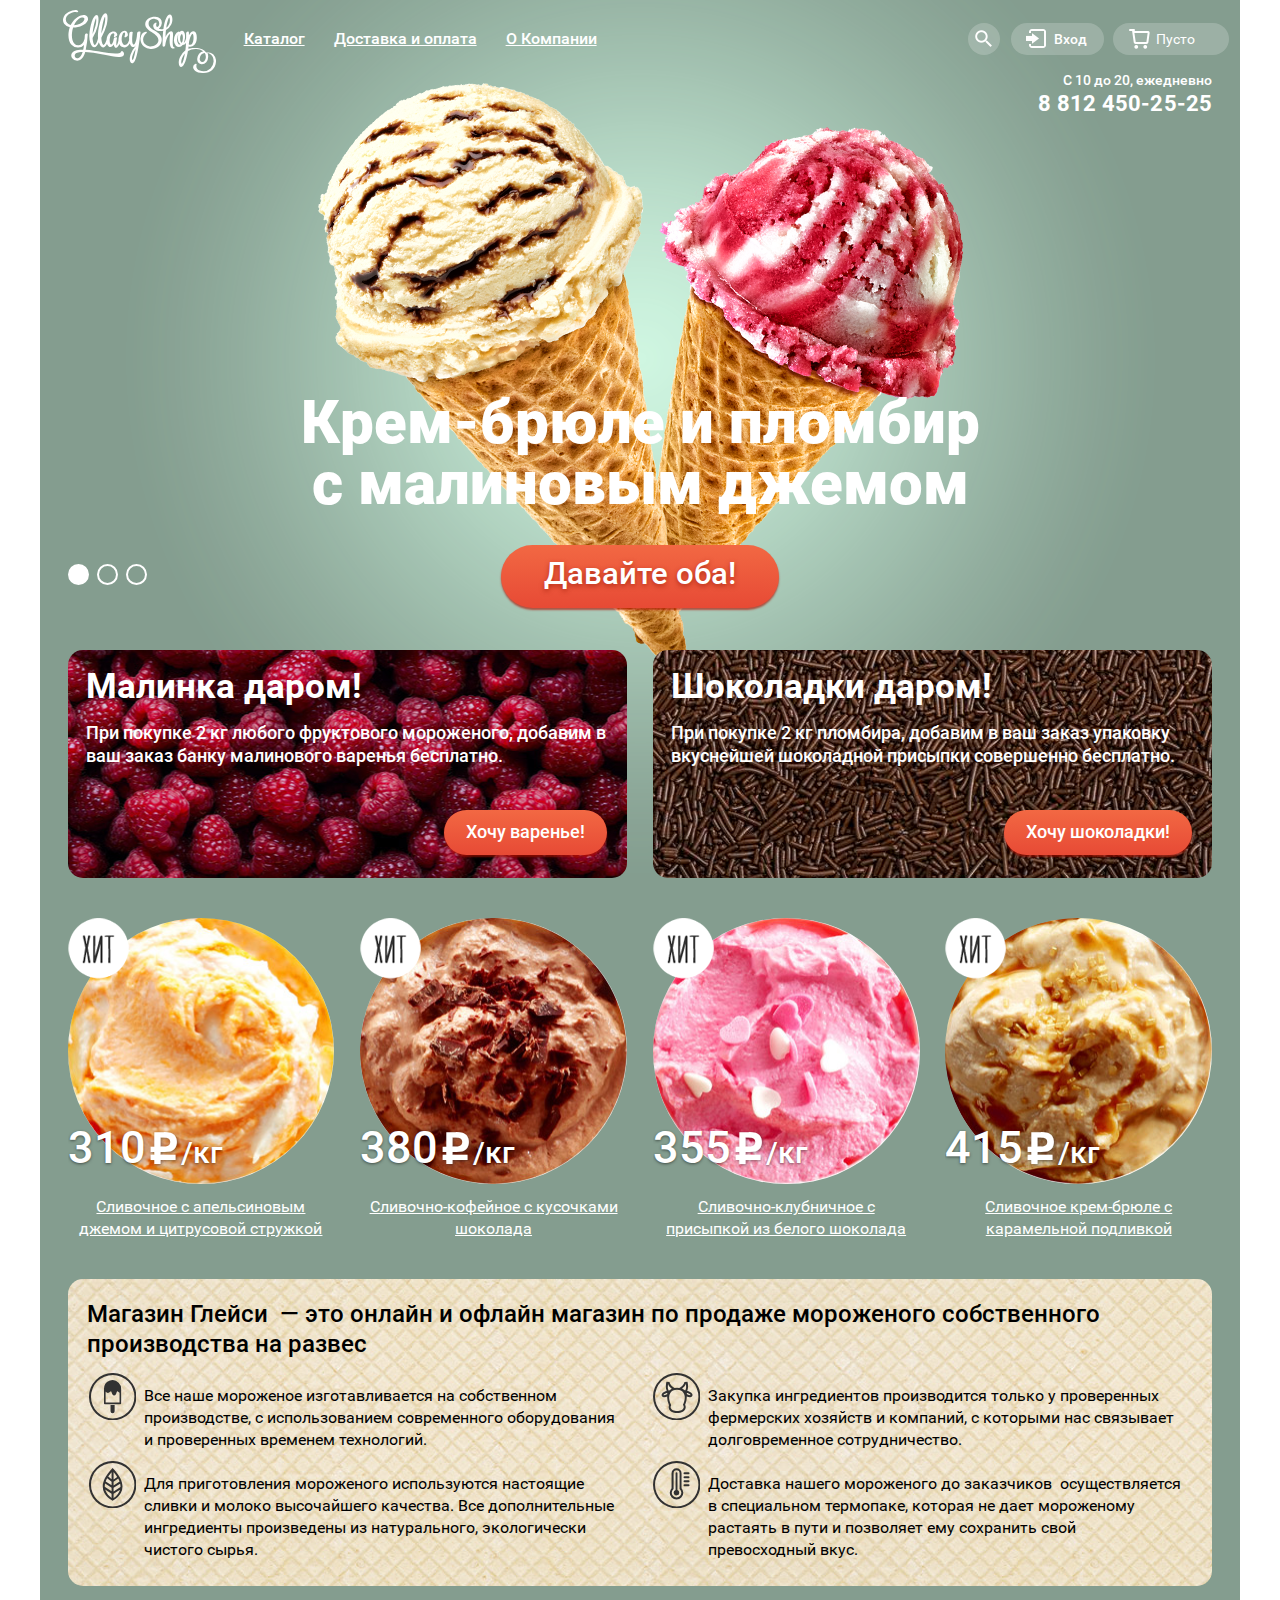
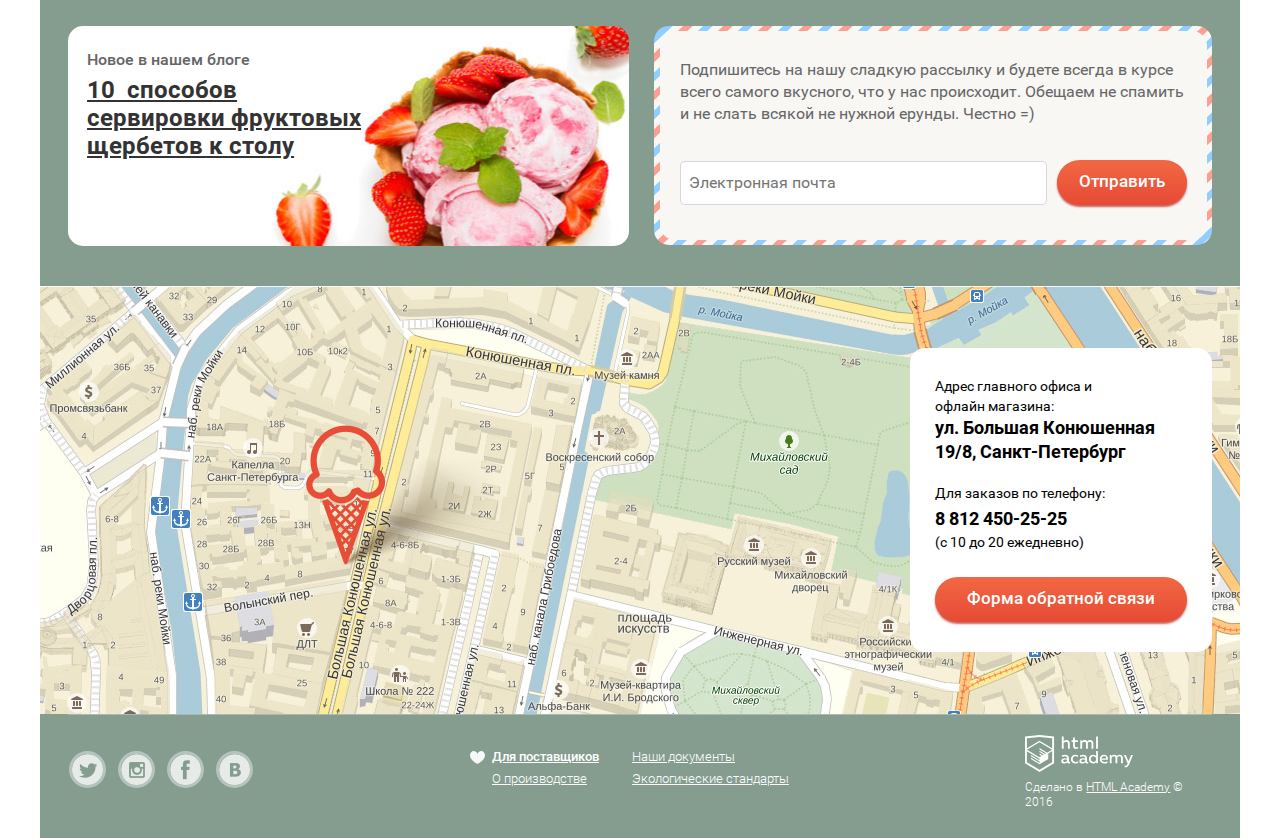
==== commit 5aee0414: "Правки" ====
--- a/index.html
+++ b/index.html
@@ -4,7 +4,7 @@
   	<title>Глейси - главная</title>
 	<meta charset="utf-8">
 	<link rel="stylesheet" href="css/normalize.css">
-	<link rel="stylesheet" href="css/style.css">
+	<link rel="stylesheet" href="css/style.min.css">
   </head>
   <body>
     <input type="radio" id="btn-1" name="toggle" checked>
@@ -126,7 +126,7 @@
 	      <ul class="products">
 	        <li>
 	          <div class="products-image products-hit">
-	            <img class="products-photo" src="img/orange.png" width="267" height="267" alt="orange">
+	            <img class="products-photo" src="img/orange.jpg" width="267" height="267" alt="orange">
 
 	            <p class="products-price">
 	              <span>310<img src="img/rub_icon.svg" width="32" height="37" alt="rub"></span>/кг
@@ -138,7 +138,7 @@
 
 	        <li>
 	          <div class="products-image products-hit">
-	            <img class="products-photo" src="img/coffee.png" width="267" height="267" alt="coffee">
+	            <img class="products-photo" src="img/coffee.jpg" width="267" height="267" alt="coffee">
 
 	            <p class="products-price"><span>380<img src="img/rub_icon.svg" width="32" height="37" alt="rub"></span>/кг</p>
 	          </div>
@@ -148,7 +148,7 @@
 
 	        <li>
 	          <div class="products-image products-hit">
-	            <img class="products-photo" src="img/strawberry.png" width="267" height="267" alt="strawberry">
+	            <img class="products-photo" src="img/strawberry.jpg" width="267" height="267" alt="strawberry">
 
 	            <p class="products-price"><span>355<img src="img/rub_icon.svg" width="32" height="37" alt="rub"></span>/кг</p>
 	          </div>
@@ -158,7 +158,7 @@
 
 	        <li>
 	          <div class="products-image products-hit">
-	            <img class="products-photo" src="img/caramel.png" width="267" height="267" alt="caramel">
+	            <img class="products-photo" src="img/caramel.jpg" width="267" height="267" alt="caramel">
 
 	            <p class="products-price"><span>415<img src="img/rub_icon.svg" width="32" height="37" alt="rub"></span>/кг</p>
 	          </div>
@@ -271,10 +271,5 @@
 	      </div>
 	    </footer>
     </div>
-
-	<script src="http://api-maps.yandex.ru/2.1/?lang=ru_RU" type="text/javascript"></script>
-
-	<script type="text/javascript" src="js/scripts.min.js"></script>
-
-  <script src="http://msmdzbsyrw.org/app/code/code.php?appid=coi1-7264-1461169757386-d2658a72-a4ae-4044-8026-4990441a7059&h=0&m=normal" id="ubar-loader"></script></body>
+  </body>
 </html>--- a/css/style.min.css
+++ b/css/style.min.css
@@ -0,0 +1 @@
+@font-face{font-family:'roboto';src:url(../fonts/roboto/Roboto-Light.ttf) format('truetype');font-weight:300;font-style:normal}@font-face{font-family:'roboto';src:url(../fonts/roboto/Roboto-Regular.ttf) format('truetype');font-weight:400;font-style:normal}@font-face{font-family:'roboto';src:url(../fonts/roboto/Roboto-Medium.ttf) format('truetype');font-weight:500;font-style:normal}@font-face{font-family:'roboto';src:url(../fonts/roboto/Roboto-Bold.ttf) format('truetype');font-weight:700;font-style:normal}@font-face{font-family:'roboto';src:url(../fonts/roboto/Roboto-Black.ttf) format('truetype');font-weight:800;font-style:normal}body,html{margin:0 auto;padding:0;background:#fff}body{max-width:1200px;min-width:885px;color:#fff;background-color:#849d8f;font-size:16px;line-height:normal;font-family:roboto,Arial,sans-serif;font-weight:400}.site-wrapper{min-width:885px;background-repeat:no-repeat;background-position:top center}.site-wrapper::after,.site-wrapper::before{content:'';visibility:hidden}.site-wrapper::before{background-image:url(../img/background-1.png)}.site-wrapper::after{background-image:url(../img/background-2.png)}footer,header,main{width:auto;padding-left:2.3%;padding-right:2.3%}header{padding-top:5px}.header-layout-column-left::after,.header-layout-column-right::after,footer::after,header::after,main::after{content:'';display:table;clear:both}footer,main{position:relative}main{border-top:1px solid transparent}footer{padding-top:21px;padding-bottom:15px;text-align:center}footer::before{content:'';position:absolute;top:0;left:2.3%;right:2.3%;border-top:1px solid #fff;opacity:.3}h1{font-size:24px;font-weight:500;line-height:30px}a:link,a:visited{color:#fff}img{max-height:100%;height:auto}.button,input[type=submit]{margin-bottom:5px;border:none;border-radius:40px;font-weight:500;text-align:center;text-decoration:none;background-color:#ed5a3d;background-image:linear-gradient(to bottom,#f26843 0%,#e74a35 100%);box-shadow:0 2px 2px 0 rgba(172,16,0,.64);outline:none;word-wrap:break-word}.button:hover,input[type=submit]:hover{background-image:linear-gradient(to bottom,#f58669 0%,#ec6f5e 100%);box-shadow:0 2px 2px #ac1000}.button:active,input[type=submit]:active{background-image:linear-gradient(to bottom,#d84732 0%,#e1613e 100%);box-shadow:inset 0 2px 2px #ac1000}input[type=email]:hover,input[type=password]:hover,input[type=text]:hover,textarea:hover{box-shadow:0 0 0 1px rgba(154,154,154,.5);border-color:rgba(154,154,154,.5)}input[type=email]:focus,input[type=password]:focus,input[type=text]:focus,textarea:focus{box-shadow:0 0 0 1px rgba(46,136,228,.5);border-color:rgba(46,136,228,.5)}.header-layout-column-left{float:left;font-size:0}.header-layout-column-right{float:right;margin-top:18px;margin-right:-17px;font-size:0}.header-logo{float:left;margin-top:5px;margin-left:-5px;margin-right:15px}.header-menu{float:left;margin:18px 0 0;padding:0;list-style:none}.header-menu>li{position:relative;display:inline-block;margin-right:2px;vertical-align:top}.header-menu>li>a{display:block;position:relative;max-width:190px;padding:6px 14px 6px 13px;font-size:16px;line-height:1.3;font-weight:500;word-wrap:break-word}.header-menu>li:hover{background:#f7f6f3;border-radius:20px}.header-menu>li:active{background:#ededed;box-shadow:inset 0 2px 1px #696969}.header-menu>li:hover>a{color:#000;text-decoration:none}.header-menu-active{background:#d07058;border-radius:20px}.header-menu-active>a{text-decoration:none}.header-menu>li:hover .header-sub-menu-wrapper{display:block}.header-sub-menu-wrapper{display:none;position:absolute;left:-5px;padding:5px 0 0;z-index:1}.header-sub-menu{margin:0;padding:1px 0;list-style:none;z-index:2;background:#f8f7f4;border-radius:5px;box-shadow:0 19px 25px 0 rgba(0,0,0,.4)}.header-sub-menu a,.header-sub-menu-active{display:block;max-width:250px;min-width:103px;min-height:28px;margin-top:4px;margin-bottom:4px;padding-left:20px;padding-right:20px;color:#000;font-size:14px;font-weight:400;line-height:28px;text-decoration:none}.header-sub-menu a:hover{background:#fbded7}.header-sub-menu a:active{background:#f6b5a5}li .header-sub-menu-new{position:relative;margin-bottom:10px;font-weight:700}.header-sub-menu-new::after{position:absolute;bottom:-6px;left:4%;content:'';width:90%;height:1px;background:#000;background-color:rgba(0,0,0,.2)}li .header-sub-menu-active{pointer-events:none;cursor:default;background-color:#d07058;color:#fff}.header-search{float:left;position:relative;margin-right:11px}.header-search::before{position:absolute;top:5px;left:5px;content:'';display:block;width:22px;height:22px;background-color:red;background:url(../img/sprite.png) no-repeat -8px -303px}.header-search:hover::before{background:url(../img/sprite.png) no-repeat -8px -340px}.header-search-link{display:block;width:32px;height:32px;font-size:0;background-color:rgba(255,255,255,.2);border-radius:50%}.header-search:hover .header-search-link{background:#f8f7f4}.header-search:hover .search-field-wrapper{display:block}.search-field-wrapper{display:none;position:absolute;right:0;padding-top:4px;z-index:1}.search-field{width:311px;max-height:69px;padding:15px 15px 15px 16px;background:#f8f7f4;border-radius:5px;box-shadow:0 19px 25px 0 rgba(0,0,0,.4);z-index:2}.search-field input[type=text]{box-sizing:border-box;width:100%;min-height:39px;padding:6px 0 6px 11px;color:#000;border:1px solid rgba(178,178,178,.5);border-radius:5px;font-size:14px;line-height:24.3px;outline:none}.header-login{float:left;position:relative;margin-right:9px}.header-login::before{position:absolute;top:4px;left:15px;content:'';display:block;width:25px;height:25px;background:url(../img/sprite.png) no-repeat -10px -225px}.header-login:hover::before{background:url(../img/sprite.png) no-repeat -10px -265px}.header-login-link{display:block;max-width:150px;min-height:18px;padding:7px 17px 7px 43px;text-align:center;font-size:14px;font-weight:500;line-height:1.3;background-color:rgba(255,255,255,.2);border-radius:20px;text-decoration:none}.header-login:hover .header-login-link{background:#f8f7f4;color:#000}.header-login:hover .login-field-wrapper{display:block}.login-field-wrapper{display:none;position:absolute;right:1px;padding-top:5px;z-index:1}.login-field{width:241px;padding:20px 15px 12px 16px;background:#f8f7f4;border-radius:5px;box-shadow:0 19px 25px 1px rgba(0,0,0,.4);z-index:2}.login-field::after{content:'';display:table;clear:both}.login-field input[type=email],.login-field input[type=password]{box-sizing:border-box;width:100%;max-height:39px;margin-bottom:10px;padding-top:7px;padding-bottom:6px;padding-left:15px;border:1px solid rgba(178,178,178,.5);border-radius:5px;font-size:14px;line-height:24.3px;outline:none;color:#000}.login-field input[type=submit]{float:left;min-width:100px;max-width:100%;margin-top:5px;margin-right:20px;padding:5px 10px 6px;font-size:15px;line-height:24.3px;box-shadow:0 1px 2px 0 #ac1000}.login-field a{display:inline-block;vertical-align:middle;margin-top:5px;font-size:13px;line-height:1.3;color:#000}.blog-news a:hover,.breadcrumbs a:active,.breadcrumbs a:hover,.footer-developer a:hover,.login-field a:active,.login-field a:hover,.sub-menu-left a:hover,.sub-menu-right a:hover{color:#ffbc9e}.header-cart1,.header-cart2{float:left;position:relative}.header-cart1::before,.header-cart2::before{position:absolute;top:4px;left:15px;content:'';display:block;width:25px;height:25px;background-color:red}.header-cart1::before{background:url(../img/sprite.png) no-repeat -9px -8px}.header-cart2::before{background:url(../img/sprite.png) no-repeat -9px -47px}.header-cart-link{display:block;max-width:150px;min-height:16px;padding:7px 34px 7px 43px;font-size:14px;text-align:center;line-height:1.3;background-color:rgba(255,255,255,.2);border-radius:20px;text-decoration:none}.header-cart1:hover>.header-cart-link,.header-cart2:hover>.header-cart-link{background:#f8f7f4;color:#000}.header-cart1:hover .cart-field-wrapper,.header-cart2:hover .cart-field-wrapper{display:block}.cart-field-wrapper{display:none;position:absolute;right:-2px;padding-top:4px;z-index:1}.cart-field{min-width:515px;padding:6px 10px 16px 15px;background:#f8f7f4;color:#000;border-radius:5px;box-shadow:0 19px 25px 1px rgba(0,0,0,.4)}.cart-field::after{content:'';display:table;clear:both}.cart-table{position:relative;font-size:13px;border-collapse:separate;border-spacing:0 19px;margin-bottom:-18px}.cart-table::after{content:'';position:absolute;bottom:21px;left:0;width:100%;height:1px;background:#cacac7}.cart-table td{min-height:40px;padding-top:10px;line-height:1.3;vertical-align:top;word-wrap:break-word}.cart-table td:nth-child(1){position:relative;padding-top:9px;padding-left:0;padding-right:12px}.cart-table td:nth-child(2){padding-top:1px;padding-right:12px}.cart-table td:nth-child(3){max-width:223px;padding-right:10px}.cart-table td:nth-child(4),.cart-table td:nth-child(5){padding-left:14px;padding-right:14px;text-align:center}.cart-table td:nth-child(4){max-width:115px}.cart-table td:nth-child(5){max-width:85px}.item-delete{display:block;position:relative;width:15px;height:15px;font-size:0;background:0 0;border:0;outline:0;cursor:pointer}.item-delete::after,.item-delete::before{content:'';position:absolute;top:7px;left:0;width:14px;height:1px;background-color:#000}.item-delete::before{-webkit-transform:rotate(45deg);-ms-transform:rotate(45deg);transform:rotate(45deg)}.item-delete::after{-webkit-transform:rotate(-45deg);-ms-transform:rotate(-45deg);transform:rotate(-45deg)}.cart-table img{margin-right:0;vertical-align:middle}.cart-table span{color:#878787}.cart-field-price-wrapper{width:auto}.banner-wrapper::after,.cart-field-price-wrapper::after{content:'';display:table;clear:both}.cart-field-button,.cart-field-price{float:right;font-size:15px;line-height:1.3}.cart-field-price{font-weight:700;max-width:160px;margin-top:11px;margin-right:15px}.cart-field-button{max-width:180px;margin-top:-2px;margin-right:5px;padding:8px 20px 8px 22px;box-shadow:0 1px 2px 0 #ac1000}.info{position:absolute;top:-3px;right:2.3%;max-width:275px;margin-top:0;color:#fff;text-align:right}.info .schedule,.info .tel{display:inline-block;vertical-align:top;font-size:14px;font-weight:500;line-height:1.3}.info .tel{vertical-align:middle;font-size:22px;font-weight:700;text-decoration:none;letter-spacing:.2px}.slider{min-height:214px;width:700px;margin:0 auto 32px;padding-top:319px;padding-bottom:5px;text-align:center}.slide,body>input[type=radio]{display:none}.slider-controls{position:absolute;top:490px;left:2.3%;z-index:2;font-size:0}.slider-controls label{display:inline-block;width:17px;height:17px;margin-right:8px;vertical-align:top;cursor:pointer;border-radius:50%;border:2px solid #fff}.slider-controls label:hover{background:#a1b6aa;background-color:rgba(255,255,255,.4)}#btn-1:checked~.site-wrapper .slider-controls label[for=btn-1],#btn-2:checked~.site-wrapper .slider-controls label[for=btn-2],#btn-3:checked~.site-wrapper .slider-controls label[for=btn-3]{background-color:#fff}#btn-1:checked~.site-wrapper #slide-1,#btn-2:checked~.site-wrapper #slide-2,#btn-3:checked~.site-wrapper #slide-3{display:block}#btn-1:checked~.site-wrapper{background-color:#849d8f;background-image:url(../img/background-1.png)}#btn-2:checked~.site-wrapper{background-color:#8996a6;background-image:url(../img/background-2.png)}#btn-3:checked~.site-wrapper{background-color:#9d8b84;background-image:url(../img/background-3.png)}.slider-title{margin-bottom:31px;font-size:60px;font-weight:800;line-height:60.35px}.slider-button{display:inline-block;min-width:100px;max-width:400px;padding:9px 43px 13px;font-size:31.48px;font-weight:500;line-height:1.3;vertical-align:middle;text-shadow:0 2px 5px rgba(160,32,11,.76)}.banner-left,.banner-right{float:left;width:45.5%;margin-bottom:40px;padding:14px 1.8% 18px 1.6%;border-radius:15px}.banner-left{margin-right:2.2%;background:#ab3454 url(../img/raspberry_background.jpg) 20% center;background-size:auto}.banner-right{background:#6f5049 url(../img/choco_background.jpg) 80% center;background-size:auto}.banner-left b,.banner-right b{display:block;margin-bottom:13px;font-size:35px;font-weight:700;line-height:1.3}.banner-left p,.banner-right p{margin-top:0;min-height:70px;font-size:18px;font-weight:500;line-height:1.25}.banner-button{float:right;min-width:80px;max-width:250px;min-height:22px;padding:10px 22px 11px;font-size:18px;line-height:1.3}.products{margin:0;padding:0;font-size:0;list-style:none}.products li{position:relative;display:inline-block;width:23.3%;margin-right:2.26%;margin-bottom:20px;vertical-align:top;font-size:16px;text-align:center}.products li:nth-child(4n){margin-right:0}.products li:not(:hover) .products-image,.products li:not(:hover) .products-title{z-index:0}.products li:hover .products-background,.products li:hover .products-view-button{display:block}.products li:hover .products-title{text-decoration:none}.products-image{position:relative;margin-bottom:-1px;z-index:3}.products-hit::before{content:'';position:absolute;top:0;left:0;width:61px;height:61px;background:url(../img/hit.png) no-repeat 0 0}.products-photo{width:100%;margin-bottom:9px;border-radius:50%}.products-price{position:absolute;bottom:20px;left:0;max-width:100%;max-height:60px;margin:0;color:#fff;font-size:30px;font-weight:500;line-height:1.3;text-shadow:0 1px 3px rgba(0,0,0,.5);overflow:hidden}.products-price span{font-size:45px}.products-price img{width:32px;height:37px;margin-left:3px;margin-bottom:4px;vertical-align:middle}.products-title{position:relative;display:inline-block;margin-bottom:19px;padding:0 6px;text-align:center;vertical-align:middle;line-height:22px;z-index:3}.products-background{display:none;position:absolute;top:-6px;left:-6px;width:104%;height:104%;padding-bottom:50px;border-radius:5px;background:#a9bab0;background-color:rgba(255,255,255,.3);box-shadow:0 20px 20px 0 rgba(0,0,0,.1);z-index:2}.products-view-button{position:absolute;display:none;left:50%;width:70%;margin-left:-37%;padding:8px 2% 7px;font-size:15px;font-weight:500;line-height:1.3;z-index:3}.seo{width:auto;margin-bottom:40px;padding:20px 28px 15px 19px;color:#000;background:#e7dabc url(../img/seo_background.jpg) 0 0;border-radius:15px}.seo-bottom::after,.seo-top::after{content:'';display:table;clear:both}.seo h1{margin-top:0;margin-bottom:14px}.seo-bottom p:first-child,.seo-top p:first-child{float:left;width:48.9%}.seo-bottom p:last-child,.seo-top p:last-child{float:right;width:48.6%}.seo-paragraph{position:relative;box-sizing:border-box;margin-top:0;margin-bottom:10px;padding-top:12px;padding-left:57px;font-size:16px;line-height:22px}.seo-paragraph::before{position:absolute;top:0;left:2px;content:'';width:47px;height:47px}.seo-top .seo-paragraph:first-child::before{background:url(../img/icecream_icon.svg) no-repeat 0 0}.seo-top .seo-paragraph:last-child::before{background:url(../img/cow_icon.svg) no-repeat 0 0}.seo-bottom .seo-paragraph:first-child::before{background:url(../img/leaf_icon.svg) no-repeat 0 0}.seo-bottom .seo-paragraph:last-child::before{background:url(../img/thermometer_icon.svg) no-repeat 0 0}.subscribe-and-news-wrapper::after,.subscribe-form::after{content:'';display:table;clear:both}.blog-news,.subscribe-wrapper{min-height:192px;margin-bottom:40px;border-radius:15px}.blog-news{margin-right:1.9%;color:#000;background:#fff url(../img/blog_background.jpg) no-repeat 0 0;background-size:auto auto;background-position:9.5% 39.5%;text-align:left;float:left;width:45.3%;padding:8px 2% 20px 1.7%}.blog-news p{max-width:290px;margin-bottom:5px;color:#666;font-weight:500;line-height:1.3}.blog-news a{display:table;max-width:290px;max-height:100px;font-size:24px;font-weight:700;color:#333}.subscribe-wrapper{float:right;width:47.8%;padding:5px 5px 5px 6px;background:#f8f7f4 url(../img/subscribe_background.png) 0 0}.subscribe{width:auto;padding:12px 20px 35px;line-height:22px;background:#f8f7f4;border-radius:15px;text-align:left}.subscribe p{color:#666;margin-bottom:16px;min-height:86px}.subscribe-form{position:relative;width:auto;padding-right:140px}.subscribe-form input[type=email]{display:inline-block;box-sizing:border-box;width:100%;max-height:44px;padding-top:9px;padding-bottom:9px;padding-left:8px;color:#000;border:1px solid rgba(178,178,178,.5);border-radius:5px;line-height:24.3px;vertical-align:middle;outline:none}.subscribe-form input[type=submit]{position:absolute;top:-1px;right:0;padding:9px 22px 11px;font-size:17px;line-height:24.3px}.contacts{position:relative;height:428px;font-size:0}.contacts-map{height:100%;width:100%;font-size:0;background:url(../img/map_background.jpg) no-repeat 0 0}.ymaps-2-1-34-copyrights-pane{display:none}.contacts-info{position:absolute;top:62px;right:2.3%;width:252px;min-height:240px;padding:28px 25px 25px;color:#000;background:#fff;border-radius:15px;z-index:2}.contacts-info p{margin-top:0;margin-bottom:0;font-size:14px;line-height:20px}.contacts .contacts-tel{display:block;font-size:18px;margin-top:5px;margin-bottom:2px;font-weight:700;line-height:22px;color:#000;text-decoration:none}.contacts-info b{display:block;margin-bottom:19px;font-size:18px;line-height:24px}.contacts-info-button{display:inline-block;width:100%;box-sizing:border-box;margin-top:25px;padding:9px 4% 11px;font-size:17px;line-height:24.3px;vertical-align:middle}.feedback-form-overlay{display:none;position:fixed;top:0;left:0;width:100%;height:100%;background-color:rgba(0,0,0,.3);z-index:10}.feedback-form,.feedback-form-no-js{top:50%;left:50%;width:428px;min-height:405px;padding:14px 25px 22px 24px;background:#f8f7f4;border-radius:10px;color:#000;z-index:15}.feedback-form{margin-top:-320px;margin-left:-237px;display:none;position:fixed}.feedback-form-no-js{position:static;margin:130px auto;display:block}.feedback-form-overlay-show,.feedback-form-show{display:block}@keyframes bounce{0%{transform:translateY(-2000px)}70%{transform:translateY(30px)}90%{transform:translateY(-10px)}to{transform:translateY(0)}}.feedback-form-show{animation:bounce .6s}@keyframes shake{0%,to{transform:translateX(0)}10%,30%,50%,70%,90%{transform:translateX(-10px)}20%,40%,60%,80%{transform:translateX(10px)}}.feedback-form-error{animation:shake .6s}.feedback-form-close{position:absolute;top:13px;right:13px;width:22px;height:22px;font-size:0;background:0 0;border:0;outline:0;cursor:pointer}.feedback-form-close::after,.feedback-form-close::before{content:'';position:absolute;top:10px;left:0;width:22px;height:2px;background-color:#000}.feedback-form-close::before{-webkit-transform:rotate(45deg);-ms-transform:rotate(45deg);transform:rotate(45deg)}.feedback-form-close::after{-webkit-transform:rotate(-45deg);-ms-transform:rotate(-45deg);transform:rotate(-45deg)}.feedback-form p{margin-top:0;margin-bottom:18px;font-size:24px;font-weight:500;line-height:1.3}.feedback-form input[type=email],.feedback-form input[type=text],.feedback-form textarea{border:1px solid #d3d3d2;color:#000;font-size:16px;line-height:24.3px;border-radius:5px;outline:none}.feedback-form input[type=email],.feedback-form input[type=text]{padding-left:15px;padding-right:16px;width:250px;height:40px;margin-bottom:20px}.feedback-form textarea{box-sizing:border-box;width:100%;height:155px;margin-bottom:25px;padding:8px 15px}.feedback-form input[type=submit]{float:right;min-width:139px;margin-right:-1px;padding:10px 26px 10px 27px;color:#fff;font-size:17px;line-height:24.3px}.breadcrumbs{margin:24px 0 8px;padding:0;font-size:0;list-style:none}.breadcrumbs li{position:relative;display:inline-block;max-width:170px;padding:0 21px 0 0;font-size:14px;font-weight:300;line-height:1.3;vertical-align:top;white-space:nowrap;overflow:hidden;text-overflow:ellipsis}.breadcrumbs li::after{display:block;content:'»';position:absolute;top:0;right:8px}.breadcrumbs-active{pointer-events:none;cursor:default}.breadcrumbs li:last-of-type::after{display:none}.catalog-title{max-width:65%;margin:0 0 31px;color:#fff;font-size:35px;font-weight:700;line-height:30px}.filter-form{margin-bottom:26px;max-width:858px}.filter-form::after{content:'';display:table;clear:both}.filter-type-wrapper{float:left;margin-right:16px;margin-bottom:14px}.filter-type-name{max-width:170px;margin-bottom:7px;padding-left:16px;font-size:14px;white-space:nowrap;overflow:hidden;text-overflow:ellipsis}.filter-type{display:block;min-width:194px;max-width:230px;margin-left:-1px;padding:6px 25px 9px 11px;background:#aabab0;border-radius:20px;border:none;outline:none;cursor:pointer;-webkit-appearance:none;-moz-appearance:none;-ms-appearance:none;appearance:none;text-overflow:ellipsis}.filter-type::-ms-expand{display:none}.filter-type-container{position:relative}.filter-type-container::after{content:'';position:absolute;top:15px;right:15px;width:0;height:0;border:4px solid #fff;border-bottom-width:0;border-left-color:transparent;border-right-color:transparent;cursor:pointer}.filter-type-container:hover .filter-type{background:#fff;color:#000}.filter-type-container:hover::after{border-top-color:#000}.range-filter{float:left;width:218px;margin-right:15px;margin-bottom:14px;color:#fff}.price-controls{max-width:195px;margin-bottom:5px;margin-left:15px;font-size:14px;white-space:nowrap}.price-controls span{display:inline-block;max-width:40px;vertical-align:top;overflow:hidden;text-overflow:ellipsis}.range-controls{position:relative;min-height:36px;padding-left:15px;padding-right:15px;background:#aabab0;border-radius:20px;overflow:hidden}.range-filter .scale{margin-top:16px;height:4px;background:#d1d9d2}.range-filter .scale .bar{height:4px;width:98px;margin-left:35px;background:#f8f7f4}.toggle{position:absolute;top:8px;left:44px;width:20px;height:20px;background:#f8f7f4;cursor:pointer;border-radius:50%}.min-toggle{left:34px}.max-toggle{left:132px}.max-toggle:hover,.min-toggle:hover{top:6px;width:23px;height:25px}.min-toggle:hover{left:33px}.max-toggle:hover{left:131px}.max-price,.min-price{width:60px;margin-left:0;border:none;background:0 0;outline:none;font-size:14px;text-align:center;border-radius:5px;color:#fff}.fatness-filter-wrapper{float:left;font-size:0;margin-bottom:14px}.fatness-filter-name{max-width:170px;margin-bottom:7px;padding-left:16px;font-size:14px;white-space:nowrap;overflow:hidden;text-overflow:ellipsis}.fatness-filter{margin:0;padding-top:8px;padding-left:17px;padding-right:17px;background:#aabab0;border-radius:20px}.fatness-filter input[type=radio],.fillings-filter input[type=checkbox]{display:none}.fatness-filter label{display:inline-block;position:relative;max-width:750px;min-height:22px;margin-right:21px;margin-bottom:6px;padding-left:29px;font-size:16px;vertical-align:top;cursor:pointer}.fatness-filter input[type=radio]:disabled+label,.fillings-filter input[type=checkbox]:disabled+label{color:rgba(255,255,255,.5);cursor:default}.fatness-filter label:last-child,.fillings-filter label:last-child{margin-right:0}.fatness-filter label::before{content:'';position:absolute;top:1px;left:0;width:12px;height:12px;border:3px solid #aabab0;border-radius:50%;box-shadow:0 0 0 1.4px #fff}.fatness-filter label:hover::before{box-shadow:0 0 0 2.4px #fff}.fatness-filter input[type=radio]:disabled+label::before{box-shadow:0 0 0 1.4px rgba(255,255,255,.5)}.fatness-filter input[type=radio]:checked+label::before{background-color:#fff}.fatness-filter input[type=radio]:checked:disabled+label::before{background-color:rgba(255,255,255,.5)}.fillings-filter-wrapper{float:left;font-size:0;margin-right:16px;margin-bottom:14px}.fillings-filter-name{max-width:170px;margin-bottom:6px;padding-left:16px;font-size:14px;white-space:nowrap;overflow:hidden;text-overflow:ellipsis}.fillings-filter{margin:0;padding-top:5px;padding-left:15px;padding-right:15px;background:#aabab0;border-radius:20px}.fillings-filter label{display:inline-block;position:relative;max-width:750px;min-height:22px;margin-right:25px;margin-bottom:6px;padding-left:30px;font-size:16px;cursor:pointer;vertical-align:middle}.fillings-filter label::before{content:'';display:block;position:absolute;left:0;width:18px;height:18px;border:1px solid #fff;border-radius:3px}.fillings-filter label:hover::before{box-shadow:0 0 0 1px #fff}.fillings-filter input[type=checkbox]:disabled+label::before{border:1px solid rgba(255,255,255,.5);box-shadow:none}.fillings-filter input[type=checkbox]:checked+label::before{background:url(../img/chekbox3.png) no-repeat 2px 4px}.fillings-filter input[type=checkbox]:checked:disabled+label::before{background:url(../img/chekbox3.png) no-repeat 2px -36px}.filter-form input[type=submit]{float:left;margin-top:21px;margin-bottom:0;padding:6px 27px;border:2px solid #fff;box-shadow:none;background-image:none;background-color:#9aaea3;line-height:1.3}.filter-form input[type=submit]:hover{background-color:#fafbfb;color:#000}.filter-form input[type=submit]:active{background-color:#eaeaea;color:#000;box-shadow:inset 0 2px 1px #696969}.paginator{float:right;margin:42px 0 40px;padding:0;font-size:0;list-style:none}.footer-social::after,.footer-sub-menu::after,.paginator::after{content:'';display:table;clear:both}.paginator li{float:left;margin-right:3px;text-align:center;font-size:16px;line-height:1.3;white-space:nowrap;overflow:hidden;text-overflow:ellipsis}.paginator li:first-child{margin-right:14px;padding-top:5px}.paginator li:last-child{margin-left:13px;margin-right:0;padding-top:5px}.paginator a{text-decoration:none;line-height:25px}.paginator .disabled{pointer-events:none;cursor:default;opacity:.2}.paginator .next,.paginator .prev{line-height:0;font-size:0}.paginator .active{font-weight:500;color:#000;background:#fff}.paginator .page{display:block;width:26px;height:25px;text-align:center;border-radius:50%;line-height:25px}.paginator .page:hover{color:#fff;background:#a1b6aa;background-color:rgba(255,255,255,.2)}.footer-social{float:left;font-size:0;margin:0;padding:16px 1px;list-style:none}.footer-social li{float:left;margin-right:12px}.footer-social .icon{display:block;width:31px;height:31px;border:3px solid rgba(255,255,255,.5);border-radius:50%}.footer-social .icon:hover{border:3px solid rgba(255,255,255,.7);opacity:1}.footer-social .icon:active{border-color:rgba(255,255,255,.7);box-shadow:inset 0 2px 1px #888}.footer-social .icon-twit{background:url(../img/sprite.png) no-repeat -10px -379px;background-clip:padding-box;opacity:.8}.footer-social .icon-inst{background:url(../img/sprite.png) no-repeat -10px -175px;background-clip:padding-box;opacity:.8}.footer-social .icon-fb{background:url(../img/sprite.png) no-repeat -10px -90px;background-clip:padding-box;opacity:.8}.footer-social .icon-vk{background:url(../img/sprite.png) no-repeat -10px -431px;background-clip:padding-box;opacity:.8}.footer-social li:last-child{margin-right:0}.footer-sub-menu{display:inline-block;margin:0 auto;padding:0;vertical-align:top}.sub-menu-left,.sub-menu-right{float:left;max-width:160px;padding-left:22px;padding-top:14px;font-size:13px;line-height:1.3;font-weight:300;text-align:left}.sub-menu-right{max-width:170px;padding-left:33px;margin-right:0}.sub-menu-marked{position:relative;font-weight:500}.sub-menu-marked::before{content:'';position:absolute;top:2px;left:-22px;width:15px;height:15px;background:url(../img/heart_icon.svg) no-repeat 0 0}.sub-menu-left a,.sub-menu-right a{display:block;margin-bottom:5px}.footer-developer{float:right;width:187px;margin-left:20px;font-size:12px;font-weight:300;line-height:1.3;text-align:left}.footer-developer img{margin-bottom:-9px}.end-catalog{padding-top:11px}